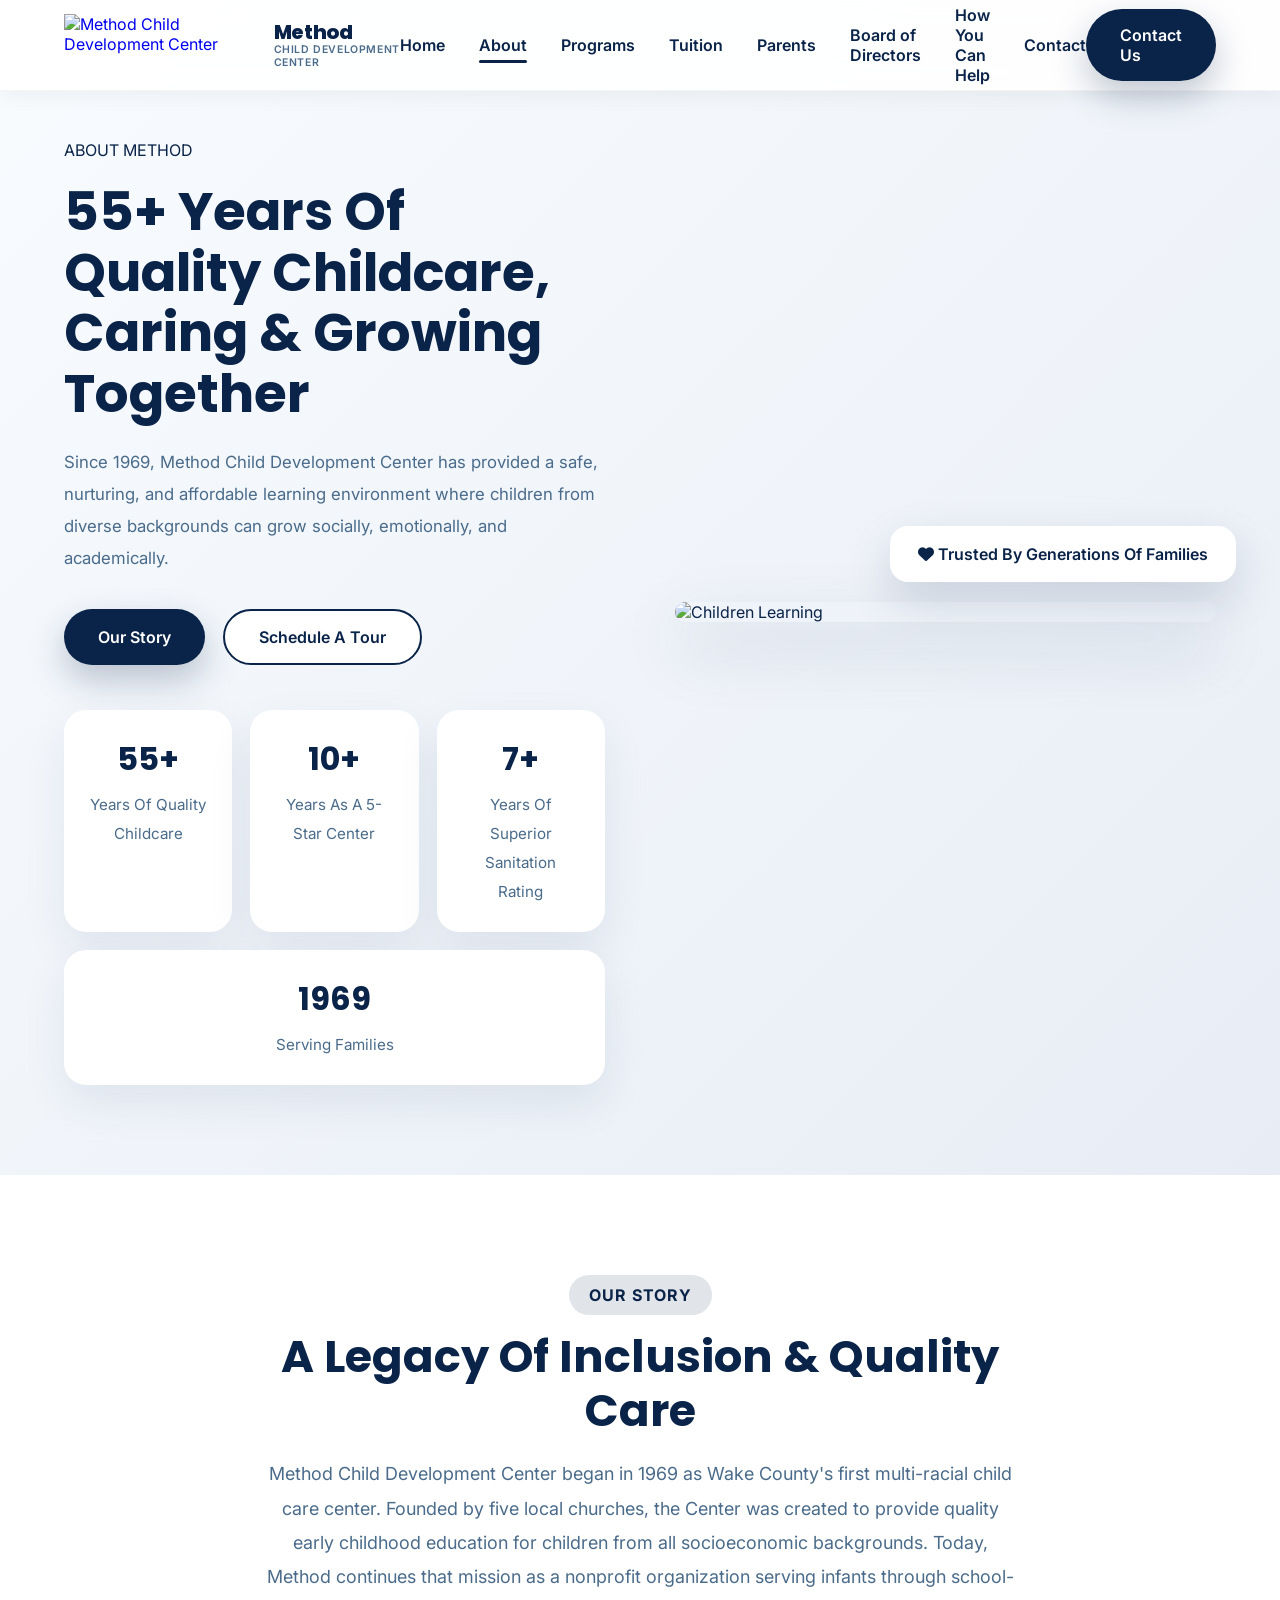
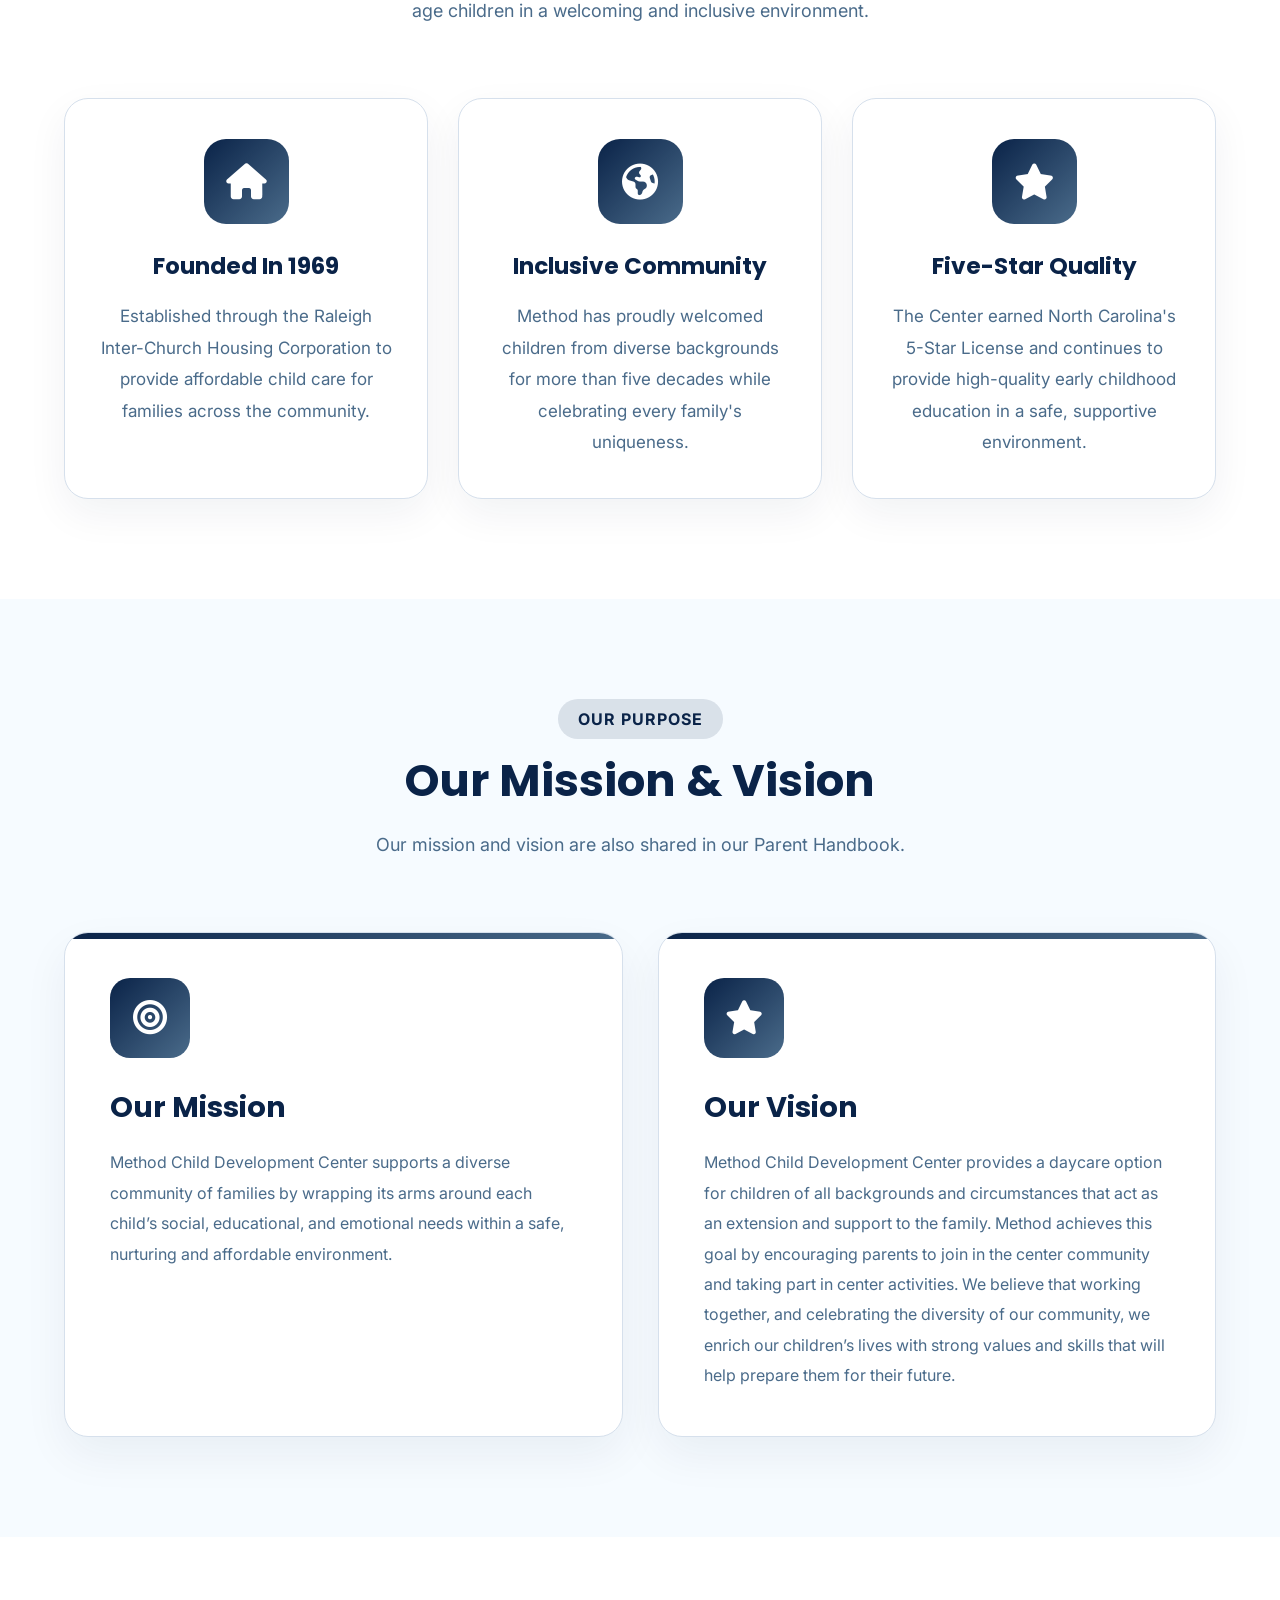
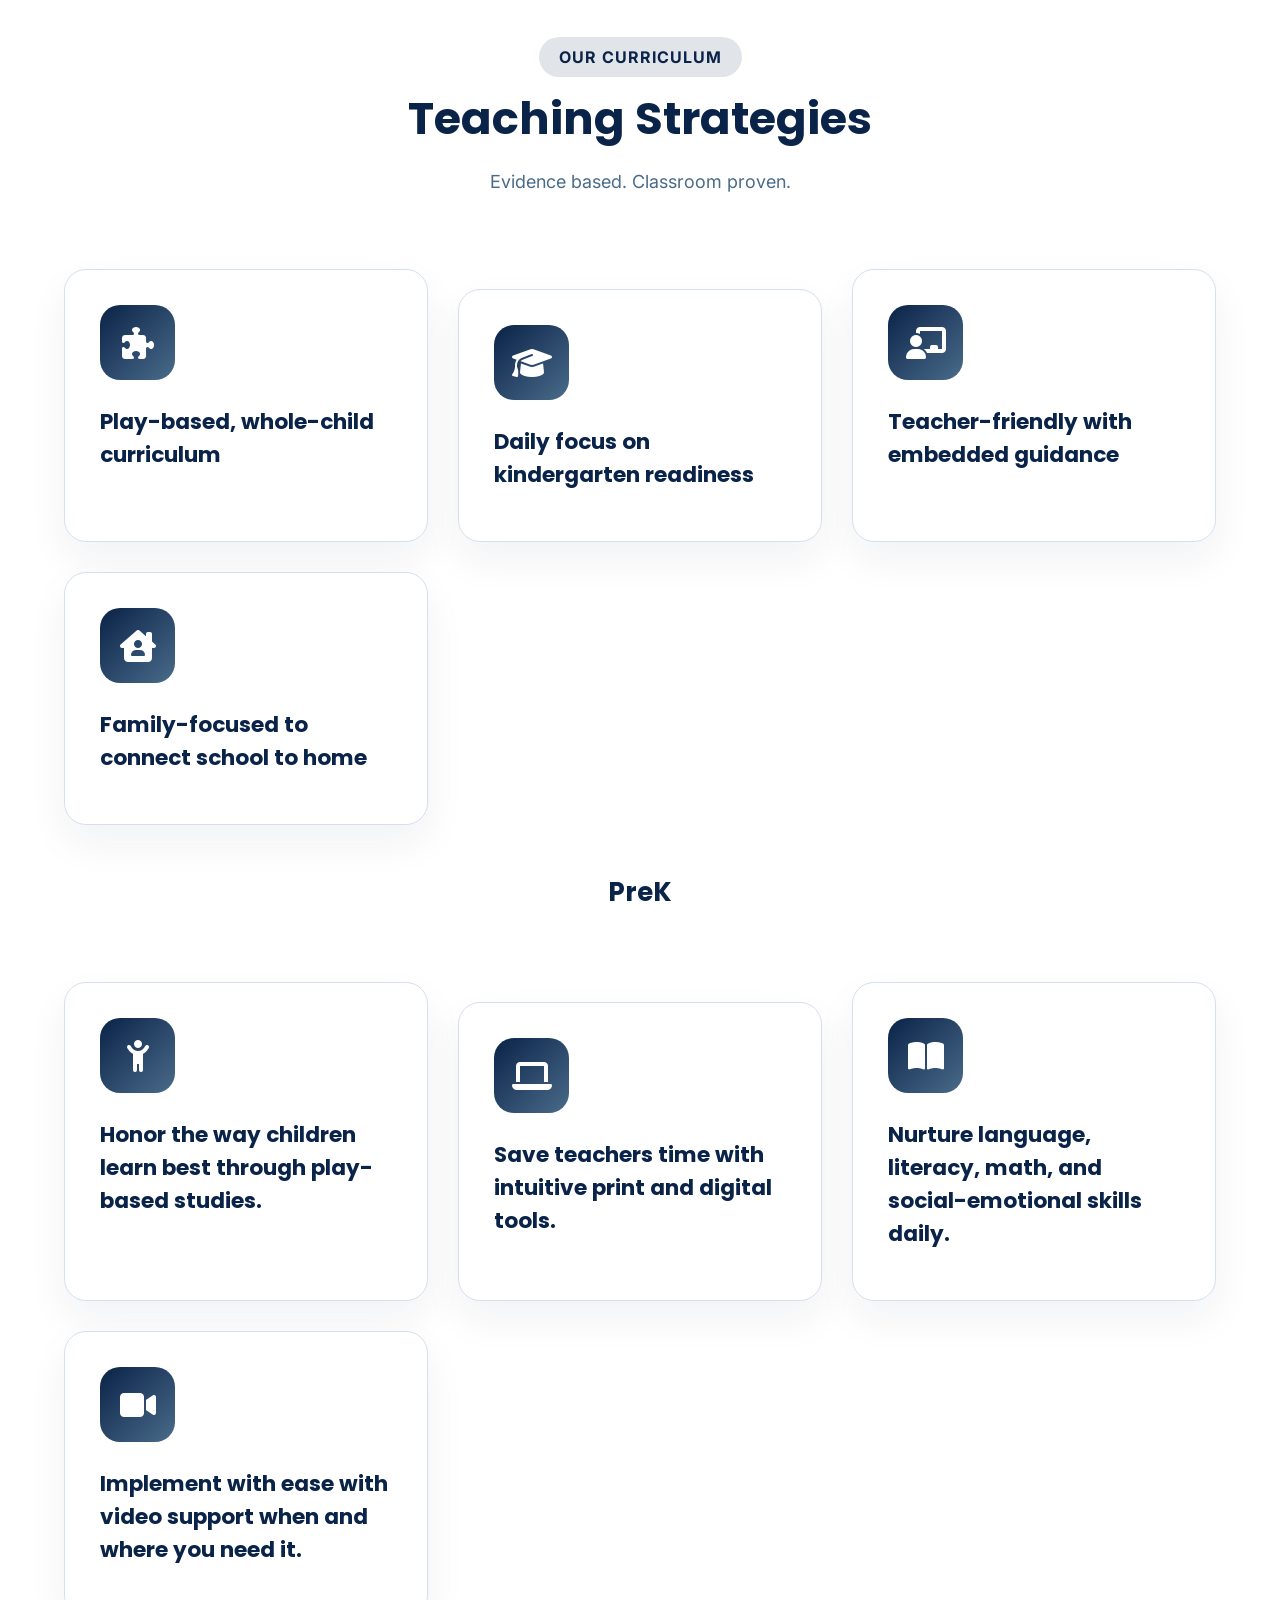
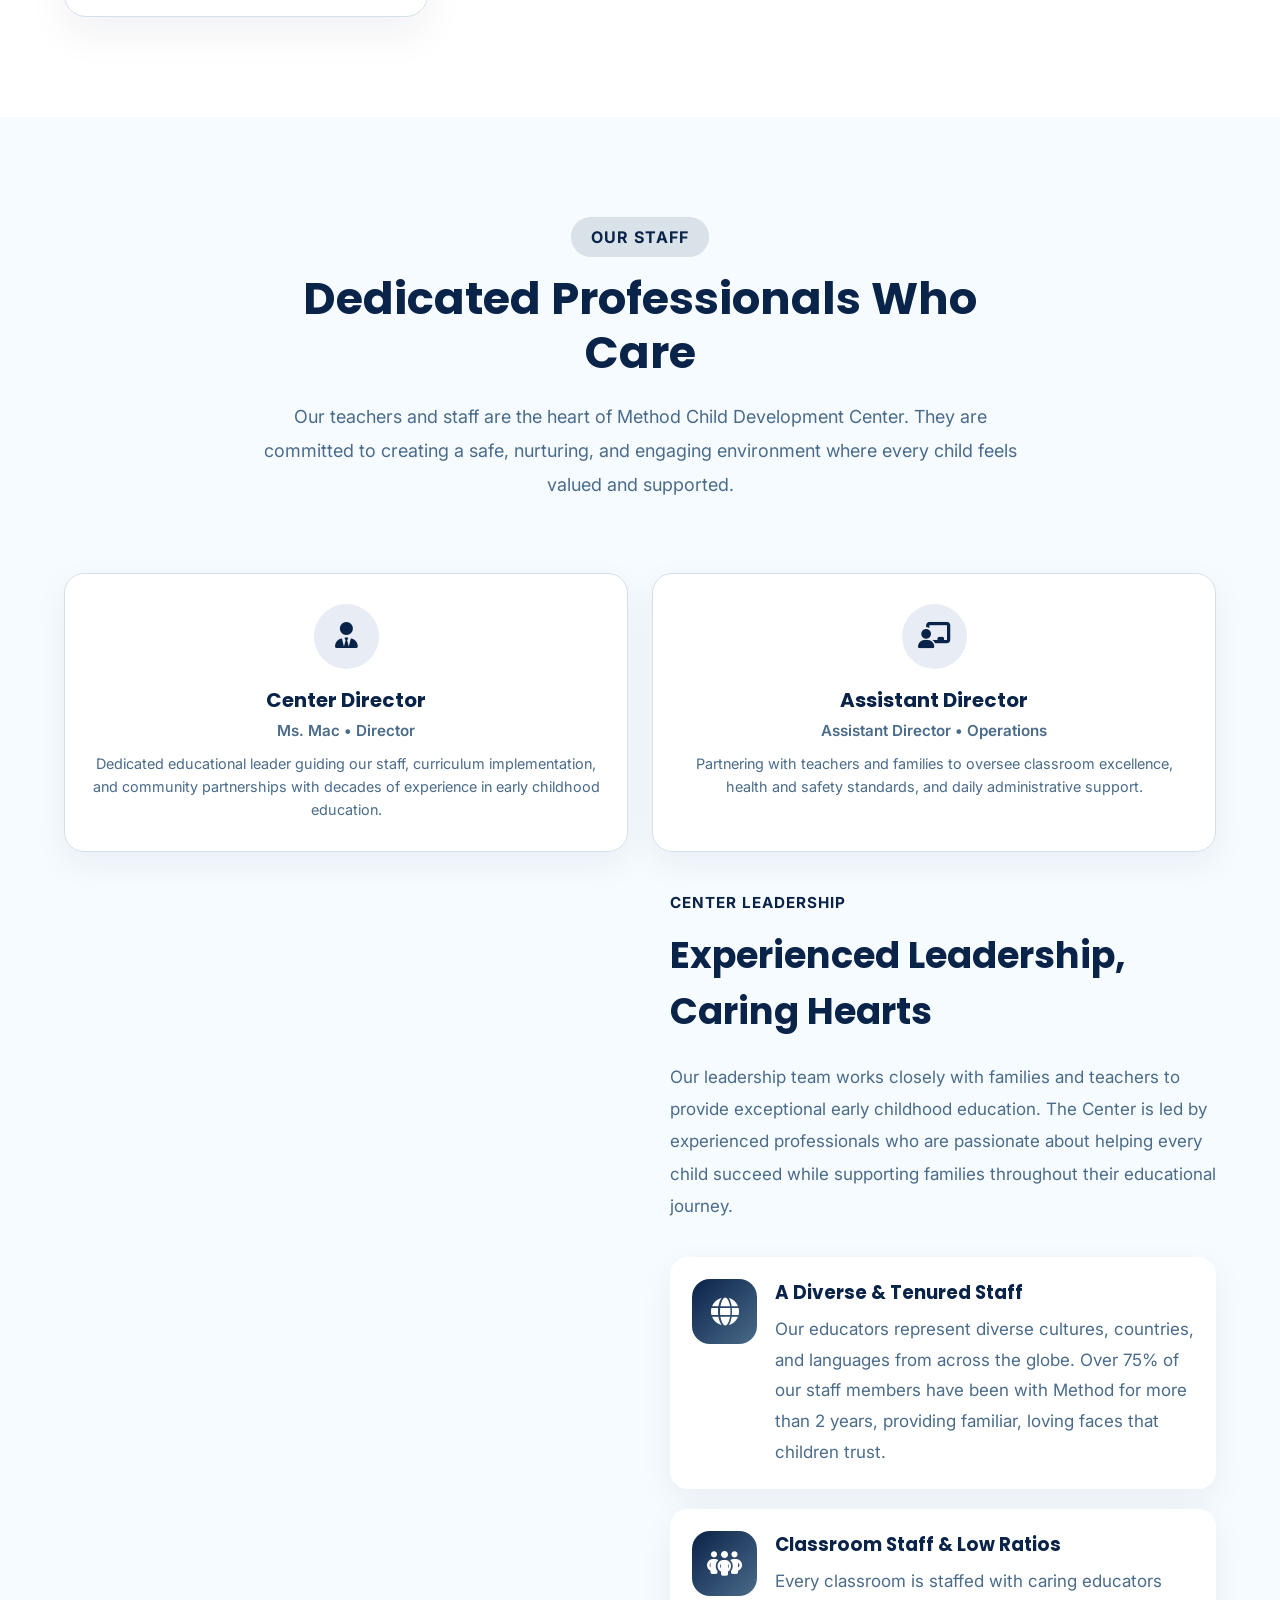
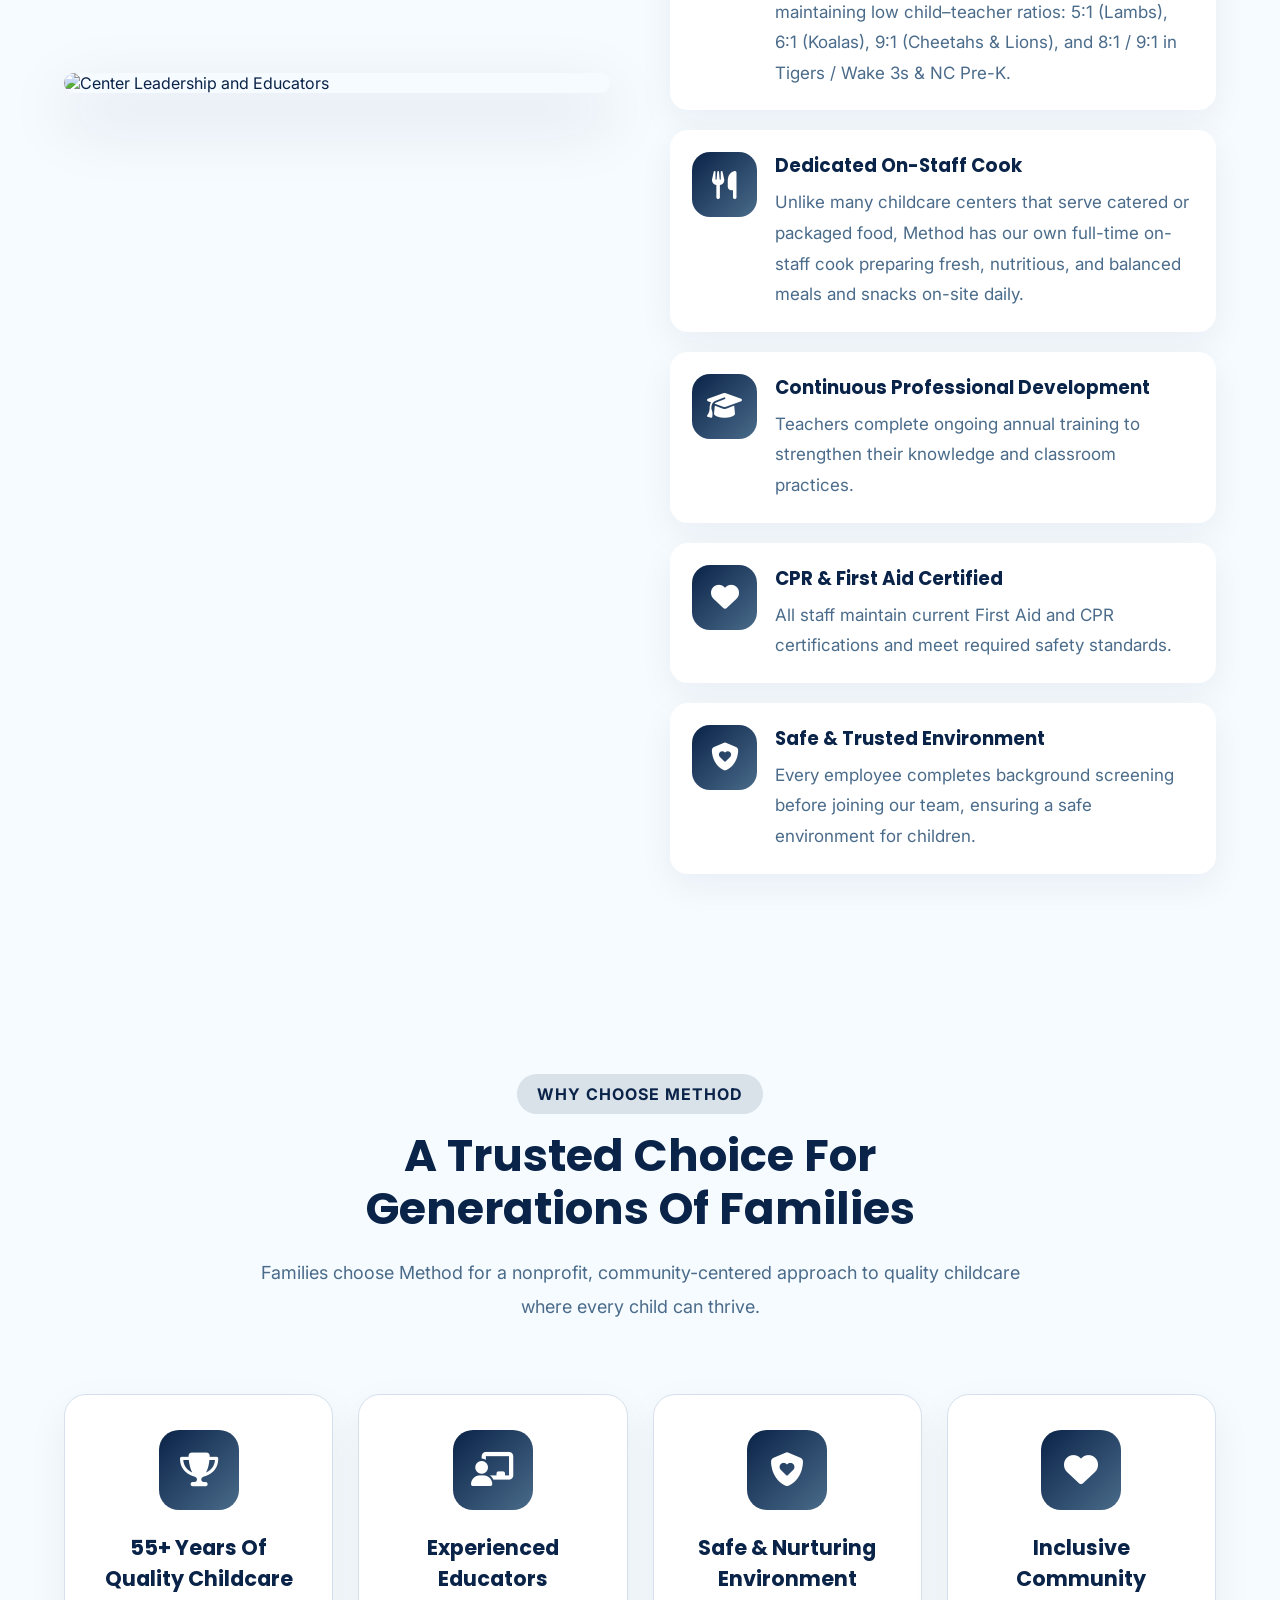
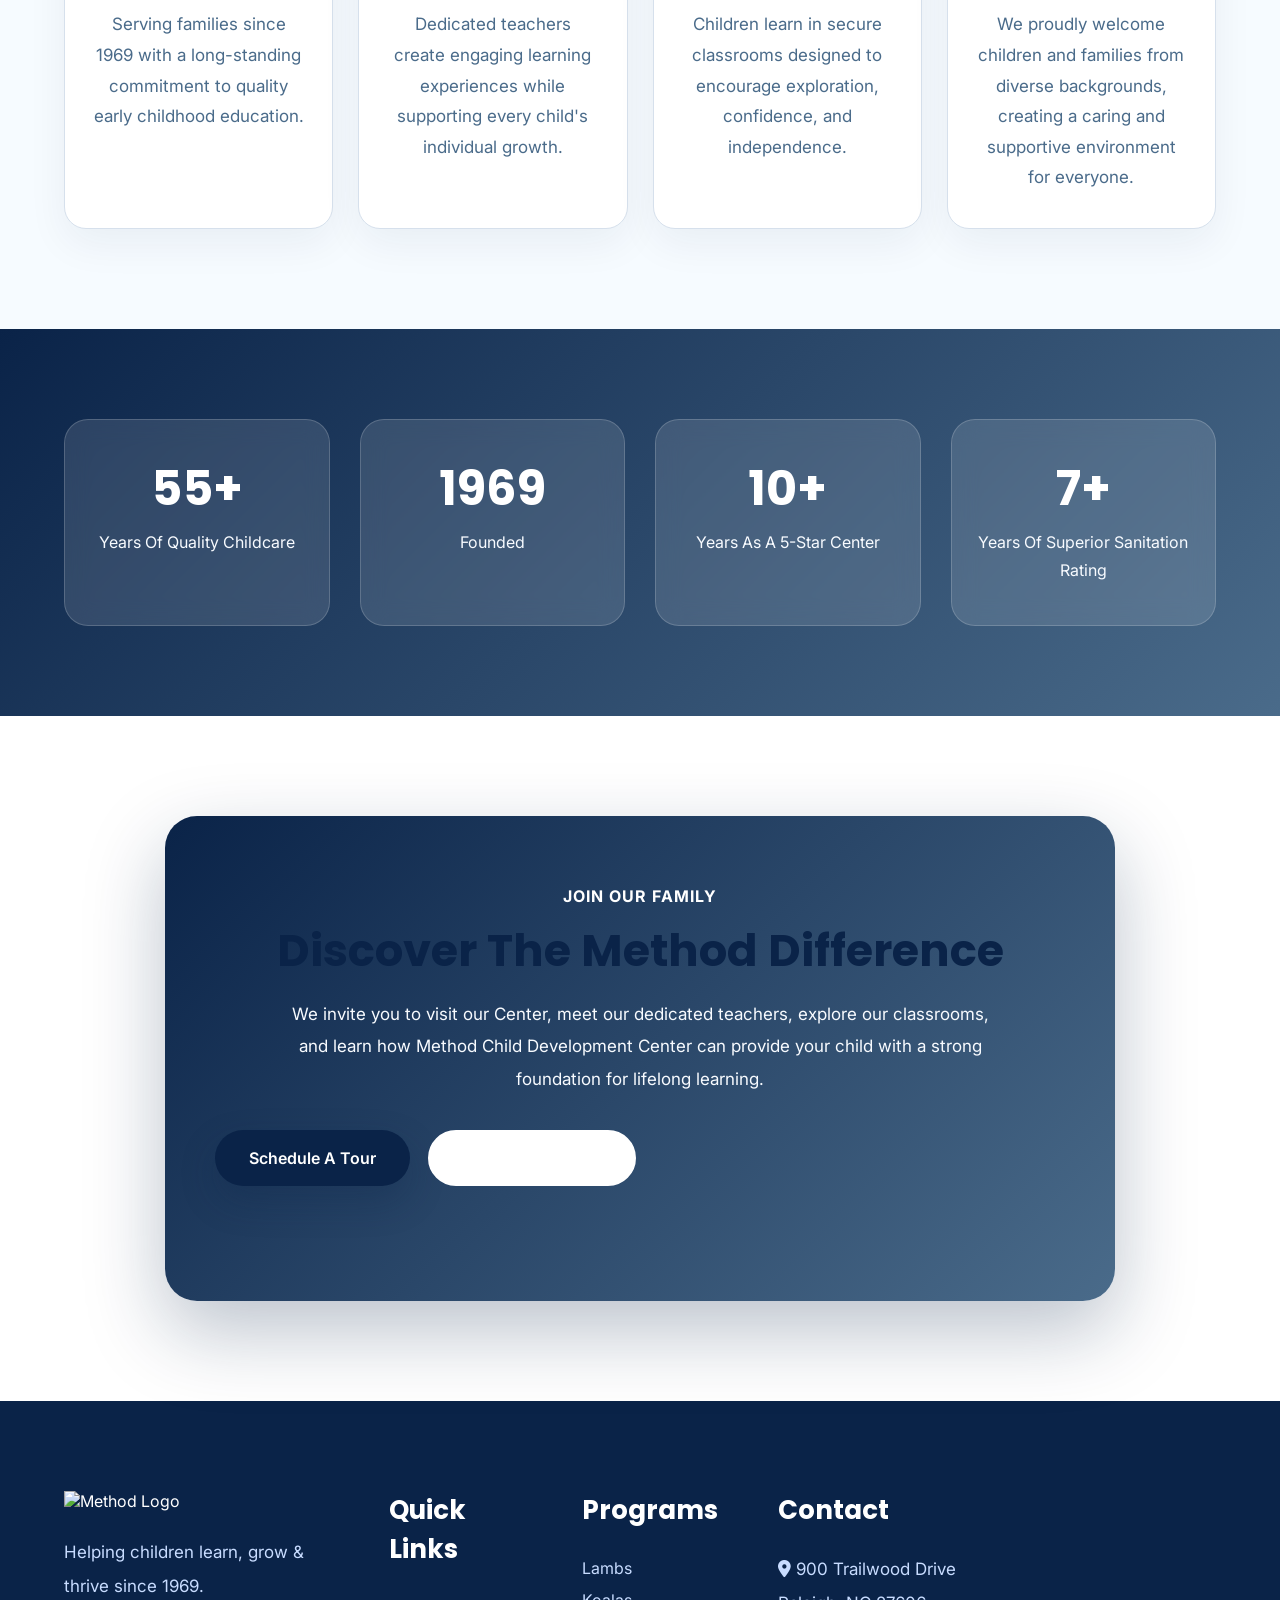
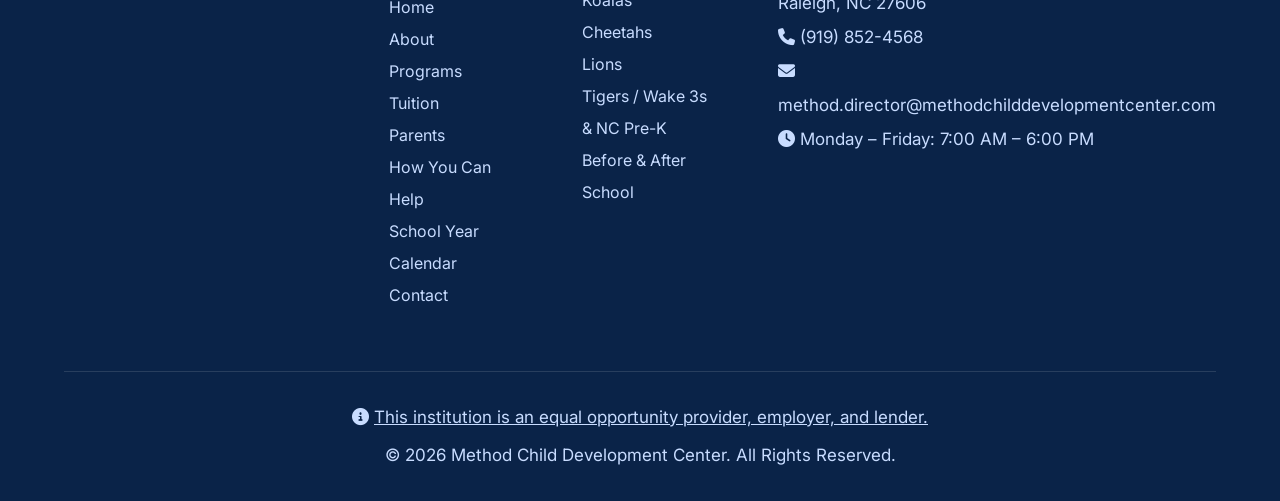
==== about.html @ 62a377c3 "Add core website pages, styles, scripts, and workflows" ====
<!DOCTYPE html>
<html lang="en">

<head>

<meta charset="UTF-8">
<meta name="viewport" content="width=device-width, initial-scale=1.0">

<title>About Us | Method Child Development Center</title>

<link rel="icon" type="image/png" href="assets/logo.png">
<link rel="stylesheet" href="style.css">
<link rel="stylesheet" href="about.css">

<link rel="preconnect" href="https://fonts.googleapis.com">

<link href="https://fonts.googleapis.com/css2?family=Inter:wght@300;400;500;600;700&family=Poppins:wght@500;600;700;800&display=swap" rel="stylesheet">

  <link rel="stylesheet" href="https://cdnjs.cloudflare.com/ajax/libs/font-awesome/6.7.2/css/all.min.css">
</head>

<body>

<!-- HEADER -->

<header class="header">

<div class="container">

<div class="logo">

<a href="index.html" class="logo-link">
<img src="assets/logo.png" alt="Method Child Development Center">
<div class="logo-text">
<span class="logo-title">Method</span>
<span class="logo-sub">Child Development Center</span>
</div>
</a>

</div>

<nav class="navbar">

<ul>

<li><a href="index.html">Home</a></li>

<li><a class="active" href="about.html">About</a></li>

<li><a href="programs.html">Programs</a></li>

<li><a href="tuition.html">Tuition</a></li>

<li><a href="parents.html">Parents</a></li>

<li><a href="board.html">Board of Directors</a></li>

<li><a href="help.html">How You Can Help</a></li>

<li><a href="contact.html">Contact</a></li>

</ul>

</nav>

<div class="header-btn">

<a href="contact.html" class="btn-primary">

Contact Us

</a>

</div>

<div class="menu-btn">

<i class="fa-solid fa-bars"></i>

</div>

</div>

</header>

<!-- HERO -->

<section class="about-hero">

<div class="container">

<div class="about-hero-grid">

<div class="about-left">

<span class="hero-tag">

ABOUT METHOD

</span>

<h1>

55+ Years Of Quality Childcare, Caring &amp; Growing Together

</h1>

<p>

Since 1969, Method Child Development Center has provided a safe,
nurturing, and affordable learning environment where children from
diverse backgrounds can grow socially, emotionally, and academically.

</p>

<div class="hero-buttons">

<a href="#story" class="btn-primary">

Our Story

</a>

<a href="contact.html" class="btn-secondary">

Schedule A Tour

</a>

</div>

<div class="about-stats">

<div class="stat-box">

<h3>55+</h3>

<p>Years Of Quality Childcare</p>

</div>

<div class="stat-box">
<h3>10+</h3>
<p>Years As A 5-Star Center</p>
</div>
<div class="stat-box">
<h3>7+</h3>
<p>Years Of Superior Sanitation Rating</p>
</div>

<div class="stat-box">

<h3>1969</h3>

<p>Serving Families</p>

</div>

</div>

</div>

<div class="about-right">

<div class="hero-image">

<img src="assets/about-hero.png"
alt="Children Learning">

</div>

<div class="floating-card">

<i class="fa-solid fa-heart"></i> Trusted By Generations Of Families

</div>

</div>

</div>

</div>

</section>

<!-- OUR STORY -->

<section class="our-story" id="story">

<div class="container">

<div class="section-heading">

<span>

OUR STORY

</span>

<h2>

A Legacy Of Inclusion & Quality Care

</h2>

<p>

Method Child Development Center began in 1969 as Wake County's first
multi-racial child care center. Founded by five local churches, the
Center was created to provide quality early childhood education for
children from all socioeconomic backgrounds. Today, Method continues
that mission as a nonprofit organization serving infants through
school-age children in a welcoming and inclusive environment.

</p>

</div>

<div class="story-grid">

<div class="story-card">

<div class="story-icon">

<i class="fa-solid fa-house"></i>

</div>

<h3>

Founded In 1969

</h3>

<p>

Established through the Raleigh Inter-Church Housing Corporation
to provide affordable child care for families across the community.

</p>

</div>

<div class="story-card">

<div class="story-icon">

<i class="fa-solid fa-earth-americas"></i>

</div>

<h3>

Inclusive Community

</h3>

<p>

Method has proudly welcomed children from diverse backgrounds
for more than five decades while celebrating every family's uniqueness.

</p>

</div>

<div class="story-card">

<div class="story-icon">

<i class="fa-solid fa-star"></i>

</div>

<h3>

Five-Star Quality

</h3>

<p>

The Center earned North Carolina's 5-Star License and continues
to provide high-quality early childhood education in a safe,
supportive environment.

</p>

</div>

</div>

</div>

</section>
<!--=====================================
MISSION & VISION
======================================-->

<section class="mission-vision">

<div class="container">

<div class="section-heading">

<span>

OUR PURPOSE

</span>

<h2>

Our Mission & Vision

</h2>

<p>

Our mission and vision are also shared in our Parent Handbook.

</p>

</div>

<div class="mission-grid">

<!-- Mission -->

<div class="mission-card">

<div class="mission-icon">

<i class="fa-solid fa-bullseye"></i>

</div>

<h3>

Our Mission

</h3>

<p>

Method Child Development Center supports a diverse community of
families by wrapping its arms around each child&rsquo;s social,
educational, and emotional needs within a safe, nurturing and
affordable environment.

</p>

</div>

<!-- Vision -->

<div class="mission-card">

<div class="mission-icon">

<i class="fa-solid fa-star"></i>

</div>

<h3>

Our Vision

</h3>

<p>

Method Child Development Center provides a daycare option for children
of all backgrounds and circumstances that act as an extension and
support to the family. Method achieves this goal by encouraging
parents to join in the center community and taking part in center
activities. We believe that working together, and celebrating the
diversity of our community, we enrich our children&rsquo;s lives with
strong values and skills that will help prepare them for their future.

</p>

</div>

</div>

</div>

</section>

<!--=====================================
CURRICULUM
======================================-->

<section class="about-curriculum">
<div class="container">
<div class="section-heading">
<span>OUR CURRICULUM</span>
<h2>Teaching Strategies</h2>
<p>Evidence based. Classroom proven.</p>
</div>
<div class="curriculum-grid">
<div class="curriculum-card">
<div class="curriculum-icon"><i class="fa-solid fa-puzzle-piece"></i></div>
<h3>Play-based, whole-child curriculum</h3>
</div>
<div class="curriculum-card">
<div class="curriculum-icon"><i class="fa-solid fa-graduation-cap"></i></div>
<h3>Daily focus on kindergarten readiness</h3>
</div>
<div class="curriculum-card">
<div class="curriculum-icon"><i class="fa-solid fa-chalkboard-user"></i></div>
<h3>Teacher-friendly with embedded guidance</h3>
</div>
<div class="curriculum-card">
<div class="curriculum-icon"><i class="fa-solid fa-house-chimney-user"></i></div>
<h3>Family-focused to connect school to home</h3>
</div>
</div>
<div class="section-heading" style="margin-top:48px">
<h3>PreK</h3>
</div>
<div class="curriculum-grid">
<div class="curriculum-card">
<div class="curriculum-icon"><i class="fa-solid fa-child-reaching"></i></div>
<h3>Honor the way children learn best through play-based studies.</h3>
</div>
<div class="curriculum-card">
<div class="curriculum-icon"><i class="fa-solid fa-laptop"></i></div>
<h3>Save teachers time with intuitive print and digital tools.</h3>
</div>
<div class="curriculum-card">
<div class="curriculum-icon"><i class="fa-solid fa-book-open"></i></div>
<h3>Nurture language, literacy, math, and social-emotional skills daily.</h3>
</div>
<div class="curriculum-card">
<div class="curriculum-icon"><i class="fa-solid fa-video"></i></div>
<h3>Implement with ease with video support when and where you need it.</h3>
</div>
</div>
</div>
</section>
<!--=====================================
OUR STAFF
======================================-->

<section class="our-staff">

<div class="container">

<div class="section-heading">

<span>

OUR STAFF

</span>

<h2>

Dedicated Professionals Who Care

</h2>

<p>

Our teachers and staff are the heart of Method Child Development
Center. They are committed to creating a safe, nurturing, and
engaging environment where every child feels valued and supported.

</p>

</div>

<div class="leadership-team">
<div class="leader-card">
<div class="leader-icon"><i class="fa-solid fa-user-tie"></i></div>
<h4>Center Director</h4>
<div class="leader-role">Ms. Mac &bull; Director</div>
<p>Dedicated educational leader guiding our staff, curriculum implementation, and community partnerships with decades of experience in early childhood education.</p>
</div>
<div class="leader-card">
<div class="leader-icon"><i class="fa-solid fa-chalkboard-user"></i></div>
<h4>Assistant Director</h4>
<div class="leader-role">Assistant Director &bull; Operations</div>
<p>Partnering with teachers and families to oversee classroom excellence, health and safety standards, and daily administrative support.</p>
</div>
</div>
<div class="staff-highlight">

<div class="staff-image">

<img
src="assets/leadership.png"
alt="Center Leadership and Educators">

</div>

<div class="staff-content">

<span>

CENTER LEADERSHIP

</span>

<h3>

Experienced Leadership, Caring Hearts

</h3>

<p>

Our leadership team works closely with families and teachers to
provide exceptional early childhood education. The Center is led by
experienced professionals who are passionate about helping every
child succeed while supporting families throughout their educational
journey.

</p>

<div class="staff-features">
<div class="staff-feature">
<div class="feature-icon"><i class="fa-solid fa-globe"></i></div>
<div>
<h4>A Diverse &amp; Tenured Staff</h4>
<p>Our educators represent diverse cultures, countries, and languages from across the globe. Over 75% of our staff members have been with Method for more than 2 years, providing familiar, loving faces that children trust.</p>
</div>
</div>
<div class="staff-feature">
<div class="feature-icon"><i class="fa-solid fa-people-group"></i></div>
<div>
<h4>Classroom Staff &amp; Low Ratios</h4>
<p>Every classroom is staffed with caring educators maintaining low child&ndash;teacher ratios: 5:1 (Lambs), 6:1 (Koalas), 9:1 (Cheetahs &amp; Lions), and 8:1 / 9:1 in Tigers / Wake 3s &amp; NC Pre-K.</p>
</div>
</div>
<div class="staff-feature">
<div class="feature-icon"><i class="fa-solid fa-utensils"></i></div>
<div>
<h4>Dedicated On-Staff Cook</h4>
<p>Unlike many childcare centers that serve catered or packaged food, Method has our own full-time on-staff cook preparing fresh, nutritious, and balanced meals and snacks on-site daily.</p>
</div>
</div>


<div class="staff-feature">

<div class="feature-icon"><i class="fa-solid fa-graduation-cap"></i></div>

<div>

<h4>

Continuous Professional Development

</h4>

<p>

Teachers complete ongoing annual training to strengthen their
knowledge and classroom practices.

</p>

</div>

</div>

<div class="staff-feature">

<div class="feature-icon"><i class="fa-solid fa-heart"></i></div>

<div>

<h4>

CPR & First Aid Certified

</h4>

<p>

All staff maintain current First Aid and CPR certifications and
meet required safety standards.

</p>

</div>

</div>

<div class="staff-feature">

<div class="feature-icon"><i class="fa-solid fa-shield-heart"></i></div>

<div>

<h4>

Safe & Trusted Environment

</h4>

<p>

Every employee completes background screening before joining our
team, ensuring a safe environment for children.

</p>

</div>

</div>

</div>

</div>

</div>

</div>

</section>

<!--=====================================
BOARD OF DIRECTORS
======================================-->


<!--=====================================
WHY FAMILIES CHOOSE US
======================================-->

<section class="why-choose-about">

<div class="container">

<div class="section-heading">

<span>

WHY CHOOSE METHOD

</span>

<h2>

A Trusted Choice For Generations Of Families

</h2>

<p>

Families choose Method for a nonprofit, community-centered
approach to quality childcare where every child can thrive.

</p>

</div>

<div class="choose-grid">

<div class="choose-card">

<div class="choose-icon">

<i class="fa-solid fa-trophy"></i>

</div>

<h3>

55+ Years Of Quality Childcare

</h3>

<p>

Serving families since 1969 with a long-standing commitment to
quality early childhood education.

</p>

</div>

<div class="choose-card">

<div class="choose-icon">

<i class="fa-solid fa-chalkboard-user"></i>

</div>

<h3>

Experienced Educators

</h3>

<p>

Dedicated teachers create engaging learning experiences while
supporting every child's individual growth.

</p>

</div>

<div class="choose-card">

<div class="choose-icon">

<i class="fa-solid fa-shield-heart"></i>

</div>

<h3>

Safe & Nurturing Environment

</h3>

<p>

Children learn in secure classrooms designed to encourage
exploration, confidence, and independence.

</p>

</div>

<div class="choose-card">

<div class="choose-icon">

<i class="fa-solid fa-heart"></i>

</div>

<h3>

Inclusive Community

</h3>

<p>

We proudly welcome children and families from diverse
backgrounds, creating a caring and supportive environment
for everyone.

</p>

</div>

</div>

</div>

</section>

<!--=====================================
OUR IMPACT
======================================-->

<section class="about-impact">

<div class="container">

<div class="impact-grid">

<div class="impact-card">

<h2>55+</h2>
<p>Years Of Quality Childcare</p>

</div>

<div class="impact-card">

<h2>

1969

</h2>

<p>

Founded

</p>

</div>

<div class="impact-card">

<h2>10+</h2>
<p>Years As A 5-Star Center</p>

</div>

<div class="impact-card">

<h2>7+</h2>
<p>Years Of Superior Sanitation Rating</p>

</div>

</div>

</div>

</section>

<!--=====================================
CALL TO ACTION
======================================-->

<section class="about-cta">

<div class="container">

<div class="cta-card">

<span>

JOIN OUR FAMILY

</span>

<h2>

Discover The Method Difference

</h2>

<p>

We invite you to visit our Center, meet our dedicated teachers,
explore our classrooms, and learn how Method Child Development
Center can provide your child with a strong foundation for lifelong
learning.

</p>

<div class="hero-buttons">

<a
href="contact.html"
class="btn-primary">

Schedule A Tour

</a>

<a
href="programs.html"
class="btn-secondary">

Explore Programs

</a>

</div>

</div>

</div>

</section>

<!--=====================================
FOOTER
======================================-->

<footer>

<div class="container">

<div class="footer-grid">

<div>

<img src="assets/logo.png" class="footer-logo" alt="Method Logo">

<p>

Helping children learn,
grow & thrive since 1969.

</p>

</div>

<div>

<h3>

Quick Links

</h3>

<ul>

<li><a href="index.html">Home</a></li>
<li><a href="about.html">About</a></li>
<li><a href="programs.html">Programs</a></li>
<li><a href="tuition.html">Tuition</a></li>
<li><a href="parents.html">Parents</a></li>
<li><a href="help.html">How You Can Help</a></li>
<li><a href="https://www.methodchilddevelopmentcenter.com/calendar" target="_blank" rel="noopener">School Year Calendar</a></li>
<li><a href="contact.html">Contact</a></li>

</ul>

</div>

<div>

<h3>

Programs

</h3>

<ul>

                <li><a href="programs.html">Lambs</a></li>
<li><a href="programs.html">Koalas</a></li>
<li><a href="programs.html">Cheetahs</a></li>
<li><a href="programs.html">Lions</a></li>
<li><a href="programs.html">Tigers / Wake 3s & NC Pre-K</a></li>
<li><a href="programs.html">Before & After School</a></li>

</ul>

</div>

<div>

<h3>

Contact

</h3>

<p><i class="fa-solid fa-location-dot"></i> 900 Trailwood Drive<br>Raleigh, NC 27606</p>

<p><i class="fa-solid fa-phone"></i> (919) 852-4568</p>

<p><i class="fa-solid fa-envelope"></i> method.director@methodchilddevelopmentcenter.com</p>

<p><i class="fa-solid fa-clock"></i> Monday &ndash; Friday: 7:00 AM &ndash; 6:00 PM</p>

</div>

</div>

<div class="copyright">

<p class="usda-statement"><i class="fa-solid fa-circle-info"></i> <a href="https://www.usda.gov/non-discrimination-statement" target="_blank" rel="noopener">This institution is an equal opportunity provider, employer, and lender.</a></p>

<p>

© 2026 Method Child Development Center.
All Rights Reserved.

</p>

</div>

</div>

</footer>

<script src="script.js"></script>

</body>

</html>
---- style.css ----
/*==================================================
RESET & GLOBAL
==================================================*/

*{
margin:0;
padding:0;
box-sizing:border-box;
}

html{
scroll-behavior:smooth;
scroll-padding-top:110px;
}

:root{

--primary:#0A2348;
--primary-dark:#0A2348;
--secondary:#4A6B8A;

--bg:#F6FBFF;
--bg-light:#E8EDF5;

--text:#0A2348;
--text-light:#4A6B8A;

--white:#ffffff;

--border:#D6E0EC;

--shadow-sm:0 10px 25px rgba(10,35,72,.06);
--shadow-md:0 18px 40px rgba(10,35,72,.10);
--shadow-lg:0 28px 70px rgba(10,35,72,.16);

--radius:22px;

}

body{

font-family:'Inter',sans-serif;
background:var(--bg);
color:var(--text);
overflow-x:hidden;
min-height:100vh;

}

body.menu-open{
	overflow:hidden;
}

.container{

width:90%;
max-width:1280px;
margin:auto;

}

img,
svg,
picture,
video,
iframe,
canvas,
embed,
object{
max-width:100%;
height:auto;
display:block;
}

img{
width:100%;
}

a{

text-decoration:none;

}

ul{

list-style:none;

}

section{

padding:110px 0;

}

/*==================================================
TYPOGRAPHY
==================================================*/

h1,
h2,
h3,
h4{

font-family:'Poppins',sans-serif;
font-weight:700;
color:var(--text);

}

h1{

font-size:64px;
line-height:1.1;

}

h2{

font-size:46px;
line-height:1.2;

}

h3{

font-size:26px;

}

p{

font-size:17px;
line-height:1.8;
color:var(--text-light);

}

/*==================================================
BUTTONS
==================================================*/

.btn-primary{

display:inline-flex;
align-items:center;
justify-content:center;

padding:16px 34px;

background:#0A2348;

color:#fff;

font-weight:600;

border-radius:50px;

transition:.35s;

box-shadow:
0 15px 35px rgba(10,35,72,.25);

}

.btn-primary:hover{

transform:translateY(-4px);

background:#16335F;

box-shadow:
0 22px 40px rgba(10,35,72,.30);

}

.btn-secondary{

display:inline-flex;
align-items:center;
justify-content:center;

padding:16px 34px;

border:2px solid var(--primary);

border-radius:50px;

background:#fff;

color:var(--primary);

font-weight:600;

transition:.35s;

}

.btn-secondary:hover{

background:var(--primary);

color:#fff;

}

/*==================================================
HEADER
==================================================*/

.header{

position:fixed;

top:0;
left:0;

width:100%;

z-index:999;

background:rgba(255,255,255,.90);

backdrop-filter:blur(14px);

border-bottom:1px solid rgba(0,0,0,.04);

transition:.35s;

}

.header.scrolled{

box-shadow:var(--shadow-sm);

}

.header .container{

height:90px;

display:flex;

align-items:center;

justify-content:space-between;

}

.logo img{

height:62px;
width:auto;

}

.navbar ul{

display:flex;

align-items:center;

gap:34px;

}

.navbar a{

font-weight:600;

color:var(--text);

transition:.3s;

position:relative;

}

.navbar a::after{

content:"";

position:absolute;

left:0;
bottom:-8px;

width:0;

height:3px;

background:var(--primary);

border-radius:20px;

transition:.3s;

}

.navbar a:hover,
.navbar .active{

color:var(--primary);

}

.navbar a:hover::after,
.navbar .active::after{

width:100%;

}

.header-btn{

display:flex;

align-items:center;

gap:20px;

}

.menu-btn{

display:none;

font-size:30px;

cursor:pointer;

color:var(--primary);

}

/*==================================================
HERO
==================================================*/

.hero{

padding-top:180px;

padding-bottom:120px;

background:

linear-gradient(
180deg,
#F8FCFF 0%,
#E8EDF5 55%,
#FFFFFF 100%
);

position:relative;

overflow:hidden;

}

.hero::before{

content:"";

position:absolute;

width:450px;
height:450px;

background:#4A6B8A;

opacity:.18;

border-radius:50%;

top:-180px;
left:-120px;

filter:blur(80px);

}

.hero::after{

content:"";

position:absolute;

width:350px;
height:350px;

background:#0A2348;

opacity:.10;

border-radius:50%;

right:-120px;
bottom:-120px;

filter:blur(70px);

}

.hero-content{

display:grid;

grid-template-columns:1.1fr .9fr;

gap:70px;

align-items:center;

position:relative;

z-index:2;

}

.hero-badge{

display:inline-block;

padding:10px 20px;

border-radius:50px;

background:rgba(10,35,72,.12);

color:var(--primary);

font-weight:700;

margin-bottom:22px;

}

.hero h1{

margin-bottom:25px;

max-width:650px;

}

.hero p{

font-size:18px;

max-width:620px;

margin-bottom:35px;

}

.hero-buttons{

display:flex;

gap:18px;

margin-bottom:45px;

}

.hero-right{

position:relative;

}

.hero-right img{

border-radius:30px;

box-shadow:var(--shadow-lg);

transition:.5s;

}

.hero-right img:hover{

transform:translateY(-10px);

}

/*==================================================
HERO STATS
==================================================*/

.hero-stats{

display:flex;

gap:45px;

margin-top:20px;

}

.hero-stats div{

background:#fff;

padding:22px 28px;

border-radius:18px;

box-shadow:var(--shadow-sm);

min-width:150px;

text-align:center;

}

.hero-stats h3{

font-size:34px;

color:var(--primary);

margin-bottom:8px;

}

.hero-stats p{

font-size:14px;

margin:0;

}
/*==================================================
SECTION HEADING
==================================================*/

.section-heading{

text-align:center;
max-width:760px;
margin:0 auto 70px;

}

.section-heading span{

display:inline-block;

padding:10px 20px;

border-radius:50px;

background:rgba(10,35,72,.12);

color:var(--primary);

font-weight:700;

letter-spacing:.5px;

margin-bottom:18px;

}

.section-heading h2{

margin-bottom:18px;

}

.section-heading p{

font-size:18px;

}

/*==================================================
ABOUT SECTION
==================================================*/

.about{

background:#fff;

}

.about-grid{

display:grid;

grid-template-columns:1fr 1fr;

gap:80px;

align-items:center;

}

.about-image{

position:relative;

}

.about-image img{

border-radius:30px;

box-shadow:var(--shadow-lg);

transition:.5s;

}

.about-image img:hover{

transform:translateY(-8px);

}

.about-image::after{

content:"";

position:absolute;

right:-25px;
bottom:-25px;

width:180px;
height:180px;

border-radius:30px;

background:linear-gradient(
135deg,
#0A2348,
#4A6B8A
);

opacity:.12;

z-index:-1;

}

.section-tag{

display:inline-block;

padding:10px 20px;

background:rgba(10,35,72,.12);

color:var(--primary);

border-radius:50px;

font-weight:700;

margin-bottom:20px;

}

.about-content h2{

margin-bottom:22px;

max-width:600px;

}

.about-content p{

margin-bottom:22px;

}

/*==================================================
HOME PROGRAMS
==================================================*/

.home-programs{

background:linear-gradient(
180deg,
#F7FBFF,
#E8EDF5
);

}

.program-grid{

display:grid;

grid-template-columns:repeat(3,1fr);

gap:35px;

}

.program-card{

background:#fff;

border-radius:28px;

overflow:hidden;

box-shadow:var(--shadow-sm);

transition:.4s;

}

.program-card:hover{

transform:translateY(-12px);

box-shadow:var(--shadow-lg);

}

.program-card img{

height:240px;

object-fit:cover;

transition:.5s;

}

.program-card:hover img{

transform:scale(1.08);

}

.program-content{

padding:28px;

}

.program-content span{

display:inline-block;

font-size:14px;

font-weight:600;

padding:8px 16px;

border-radius:40px;

background:#E8EDF5;

color:var(--primary);

margin-bottom:15px;

}

.program-content h3{

margin-bottom:16px;

}

.program-content a{

font-weight:700;

color:var(--primary);

transition:.3s;

}

.program-content a:hover{

padding-left:8px;

}

/*==================================================
COMMON CARD EFFECT
==================================================*/

.program-card,
.about-image,
.hero-right img{

transition:
transform .35s,
box-shadow .35s;

}
/*==================================================
WHY CHOOSE US
==================================================*/

.why-us{

background:#ffffff;

}

.why-grid{

display:grid;

grid-template-columns:repeat(3,1fr);

gap:35px;

margin-top:20px;

}

.why-card{

background:#fff;

padding:40px 30px;

border-radius:28px;

text-align:center;

box-shadow:var(--shadow-sm);

border:1px solid #D6E0EC;

transition:.4s;

position:relative;

overflow:hidden;

}

.why-card::before{

content:"";

position:absolute;

top:0;
left:0;

width:100%;
height:5px;

background:linear-gradient(
90deg,
#0A2348,
#4A6B8A
);

transform:scaleX(0);

transition:.35s;

transform-origin:left;

}

.why-card:hover::before{

transform:scaleX(1);

}

.why-card:hover{

transform:translateY(-12px);

box-shadow:var(--shadow-lg);

}

.why-card img{

width:75px;
height:75px;

margin:0 auto 25px;

object-fit:contain;

}

.why-card h3{

margin-bottom:15px;

}

.why-card p{

font-size:15px;

}

/*==================================================
LEARNING ENVIRONMENT
==================================================*/

.learning-environment{

background:linear-gradient(
180deg,
#F8FCFF,
#E8EDF5
);

}

.gallery{

display:grid;

grid-template-columns:repeat(3,1fr);

grid-auto-rows:260px;

gap:22px;

}

.gallery-item{

overflow:hidden;

border-radius:24px;

box-shadow:var(--shadow-sm);

position:relative;

}

.gallery-item.large{

grid-row:span 2;

}

.gallery-item.wide{

grid-column:span 2;

}

.gallery-item img{

width:100%;
height:100%;

object-fit:cover;

transition:.6s;

}

.gallery-item:hover img{

transform:scale(1.08);

}

.gallery-item::after{

content:"";

position:absolute;

inset:0;

background:linear-gradient(
180deg,
transparent,
rgba(0,0,0,.18)
);

opacity:0;

transition:.35s;

}

.gallery-item:hover::after{

opacity:1;

}

/*==================================================
TESTIMONIALS
==================================================*/

.testimonials{

background:#fff;

}

.testimonial-grid{

display:grid;

grid-template-columns:repeat(3,1fr);

gap:35px;

}

.testimonial-card{

background:#fff;

padding:38px 32px;

border-radius:26px;

box-shadow:var(--shadow-sm);

transition:.35s;

position:relative;

}

.testimonial-card:hover{

transform:translateY(-10px);

box-shadow:var(--shadow-lg);

}

.stars{

font-size:22px;

color:#FFC107;

margin-bottom:18px;

}

.testimonial-card p{

font-style:italic;

margin-bottom:22px;

}

.testimonial-card h4{

margin-bottom:6px;

}

.testimonial-card span{

color:var(--primary);

font-size:14px;

font-weight:600;

}

/*==================================================
ENROLLMENT
==================================================*/

.enrollment{

background:linear-gradient(
180deg,
#F8FCFF,
#E8EDF5
);

}

.steps{

display:grid;

grid-template-columns:repeat(4,1fr);

gap:30px;

margin-top:50px;

}

.step{

background:#fff;

padding:38px 28px;

border-radius:24px;

text-align:center;

box-shadow:var(--shadow-sm);

transition:.35s;

position:relative;

}

.step:hover{

transform:translateY(-10px);

box-shadow:var(--shadow-lg);

}

.step::before{

content:"";

position:absolute;

top:28px;
right:-18px;

width:36px;
height:4px;

background:#4A6B8A;

}

.step:last-child::before{

display:none;

}

.step img{

width:70px;
height:70px;

margin:0 auto 22px;

object-fit:contain;

}

.step h3{

margin-bottom:15px;

}

.step p{

font-size:15px;

}

/*==================================================
COMMON HOVER EFFECTS
==================================================*/

.why-card,
.gallery-item,
.testimonial-card,
.step{

transition:
transform .35s,
box-shadow .35s;

}

.why-card:hover,
.gallery-item:hover,
.testimonial-card:hover,
.step:hover{

box-shadow:0 25px 60px rgba(10,35,72,.15);

}
/*==================================================
CTA SECTION
==================================================*/

.cta{

padding:120px 0;

background:
linear-gradient(
135deg,
#0A2348,
#4A6B8A
);

text-align:center;

color:#fff;

position:relative;

overflow:hidden;

}

.cta::before{

content:"";

position:absolute;

width:350px;
height:350px;

border-radius:50%;

background:rgba(255,255,255,.10);

top:-120px;
left:-120px;

}

.cta::after{

content:"";

position:absolute;

width:300px;
height:300px;

border-radius:50%;

background:rgba(255,255,255,.08);

bottom:-120px;
right:-100px;

}

.cta h2{

color:#fff;

font-size:48px;

margin-bottom:20px;

position:relative;
z-index:2;

}

.cta p{

color:#EAF5FF;

max-width:700px;

margin:0 auto 40px;

position:relative;
z-index:2;

}

.cta .hero-buttons{

justify-content:center;

position:relative;
z-index:2;

}

.cta .btn-secondary{

background:#fff;

color:var(--primary);

border:none;

}

/*==================================================
CONTACT
==================================================*/

.contact-home{

background:#fff;

}

.contact-grid{

display:grid;

grid-template-columns:1fr 1fr;

gap:70px;

align-items:center;

}

.contact-grid h2{

margin:20px 0;

}

.contact-grid form{

background:#fff;

padding:40px;

border-radius:28px;

box-shadow:var(--shadow-md);

display:flex;

flex-direction:column;

gap:20px;

}

.contact-grid input,
.contact-grid textarea{

width:100%;

padding:18px 20px;

border:1px solid var(--border);

border-radius:16px;

font-size:16px;

font-family:inherit;

outline:none;

transition:.3s;

}

.contact-grid textarea{

height:180px;

resize:none;

}

.contact-grid input:focus,
.contact-grid textarea:focus{

border-color:var(--primary);

box-shadow:0 0 0 4px rgba(10,35,72,.10);

}

.contact-grid button{

padding:18px;

background:#0A2348;

border:none;

color:#fff;

font-weight:600;

border-radius:50px;

cursor:pointer;

transition:.35s;

}

.contact-grid button:hover{

transform:translateY(-4px);

background:#16335F;

}

/*==================================================
FOOTER
==================================================*/

footer{

background:#0A2348;

padding:90px 0 30px;

color:#fff;

}

.footer-logo{

width:140px;

margin-bottom:24px;

}

.footer-grid{

display:grid;

grid-template-columns:2fr 1fr 1fr 1fr;

gap:60px;

margin-bottom:60px;

}

.footer-grid h3{

color:#fff;

margin-bottom:22px;

}

.footer-grid p,
.footer-grid li,
.footer-grid a{

color:#C8DCFF;

line-height:2;

transition:.3s;

}

.footer-grid a:hover{

color:#fff;

padding-left:6px;

}

.copyright{

padding-top:30px;

border-top:1px solid rgba(255,255,255,.12);

text-align:center;

}

.copyright p{

color:#C8DCFF;

}

/*==================================================
RESPONSIVE
==================================================*/

@media(max-width:1100px){

.hero-content,
.about-grid,
.contact-grid,
.footer-grid{

grid-template-columns:1fr !important;

}

.program-grid,
.why-grid,
.testimonial-grid{

grid-template-columns:repeat(2,1fr) !important;

}

.steps{

grid-template-columns:repeat(2,1fr) !important;

}

.gallery{

grid-template-columns:repeat(2,1fr) !important;

}

}

@media(max-width:768px){

section{

padding:80px 0 !important;

}

h1{

font-size:42px !important;

}

h2{

font-size:34px !important;

}

p{

font-size:16px !important;

}

.header .container{

height:76px !important;

}

.hero{

padding-top:140px !important;

}

.hero-content{

grid-template-columns:1fr !important;
text-align:center !important;
gap:36px !important;

}

.hero-buttons{

flex-direction:column !important;
align-items:center !important;
gap:14px !important;

}

.hero-buttons a,
.hero-buttons button{

width:min(100%,320px) !important;

}

.hero-stats{

flex-direction:column !important;
align-items:center !important;
gap:18px !important;

}

.hero-stats div{

width:min(100%,320px) !important;

}

.program-grid,
.why-grid,
.gallery,
.testimonial-grid,
.steps{

grid-template-columns:1fr !important;

}

.navbar{

display:none !important;
position:fixed !important;
top:76px !important;
left:0 !important;
right:0 !important;
bottom:auto !important;
max-height:calc(100dvh - 76px) !important;
overflow-y:auto !important;
background:rgba(255,255,255,.98) !important;
padding:24px 24px 28px !important;
box-shadow:var(--shadow-sm) !important;
z-index:1090 !important;

}

.navbar.active{

display:block !important;

}

.navbar.active ul{

display:flex !important;
flex-direction:column !important;
align-items:flex-start !important;
gap:18px !important;

}

.navbar a{

display:block !important;
width:100% !important;
padding:8px 0 !important;
font-size:1rem !important;

}

.header-btn{

display:none !important;

}

.menu-btn{

display:flex !important;
align-items:center !important;
justify-content:center !important;
width:44px !important;
height:44px !important;
border-radius:50% !important;
background:rgba(10,35,72,.10) !important;

}

body.menu-open{
	overflow:hidden !important;

}

.hero::before,
.hero::after,
.about-image::after,
.contact-hero::before,
.contact-hero::after,
.tuition-hero::before,
.tuition-hero::after,
.board-hero::before,
.board-hero::after,
.floating-card,
.hero-badge-card,
.license-badge,
.donate-badge{
	display:none !important;

}

.hero-left h1,
.hero h1,
.about-left h1,
.help-left h1,
.parents-left h1,
.tuition-left h1,
.contact-hero h1,
.board-hero h1,
.left h1,
.program-hero .left h1,
.section-heading h2,
.donate-content h2{

max-width:100% !important;
overflow-wrap:anywhere !important;

}

.footer-grid{

gap:40px !important;

}

.footer-grid > div{

min-width:0 !important;

}

.contact-grid form{

padding:25px !important;

}

.input-group{

grid-template-columns:1fr !important;

}

.input-box input,
.input-box select,
.input-box textarea,
.contact-form-box button,
.contact-form-box .btn-primary,
.contact-form-box .btn-secondary{

width:100% !important;
max-width:100% !important;
box-sizing:border-box !important;

}

.footer{

padding:60px 0 30px !important;

}

}

@media(max-width:576px){

.container{

width:92% !important;

}

.hero h1{

font-size:34px !important;

}

.section-heading h2{

font-size:30px !important;

}

.btn-primary,
.btn-secondary{

width:100% !important;

}

.cta h2{

font-size:32px !important;

}

}

@media(max-width:480px){

section{

padding:70px 0 !important;

}

.hero h1,
.about-left h1,
.help-left h1,
.parents-left h1,
.tuition-left h1,
.contact-hero h1,
.board-hero h1,
.left h1{

font-size:32px !important;
line-height:1.18 !important;

}

.hero-stats div,
.program-card,
.why-card,
.resource-card,
.contact-card,
.tuition-card,
.story-card,
.mission-card,
.option-card,
.communication-card,
.feature-item,
.board-info-card,
.contact-form-box,
.contact-map{

padding:24px !important;

}

}

@media(max-width:430px){

.header .container{

padding:0 4px !important;

}

.logo img{

height:50px !important;

}

.hero{

padding-top:130px !important;

}

.hero-buttons a,
.hero-buttons button,
.btn-primary,
.btn-secondary{

padding:14px 24px !important;

}

}

@media(max-width:414px){

.container{

width:94% !important;

}

.footer-grid{

gap:28px !important;

}

.program-content,
.why-card,
.contact-card,
.tuition-card,
.story-card,
.option-card,
.communication-card,
.feature-item{

padding:22px !important;

}

}

@media(max-width:390px){

h1{

font-size:30px !important;

}

h2{

font-size:28px !important;

}

.hero-badge,
.section-tag,
.hero-tag,
.btn-primary,
.btn-secondary{

font-size:14px !important;

}

}

@media(max-width:375px){

section{

padding:64px 0 !important;

}

.hero{

padding-top:124px !important;

}

.hero-buttons a,
.hero-buttons button,
.btn-primary,
.btn-secondary{

width:100% !important;

}

}

/*==================================================
ANIMATIONS
==================================================*/

[data-reveal]{

opacity:0;

transform:translateY(50px);

transition:
opacity .8s ease,
transform .8s ease;

}

[data-reveal].active{

opacity:1;

transform:none;

}

@keyframes float{

0%{

transform:translateY(0);

}

50%{

transform:translateY(-12px);

}

100%{

transform:translateY(0);

}

}

.hero-right img{

animation:float 6s ease-in-out infinite;

}

/*==================================================
SCROLLBAR
==================================================*/

::-webkit-scrollbar{

width:10px;

}

::-webkit-scrollbar-thumb{

background:#0A2348;

border-radius:10px;

}

::-webkit-scrollbar-track{

background:#E8EDF5;

}

::selection{

background:#0A2348;

color:#fff;

}


/* ===== 2026 review updates ===== */
.top-bar{background:#0A2348;color:#fff;font-size:14px;padding:8px 0}
.top-bar .container{display:flex;gap:24px;flex-wrap:wrap;justify-content:center;align-items:center}
.top-bar a{color:#fff;text-decoration:none}
.top-bar a:hover{text-decoration:underline}
.top-bar i{margin-right:6px}
.hero-points{list-style:none;padding:0;margin:18px 0}
.hero-points li{display:flex;gap:10px;align-items:flex-start;margin:8px 0;font-size:18px;font-weight:500}
.hero-points i{color:#4A6B8A;margin-top:5px}
.hero-quote{font-style:italic;border-left:4px solid #4A6B8A;padding-left:14px;margin:18px 0}
.hero-quote span{display:block;font-style:normal;font-size:14px;margin-top:4px;opacity:.75}
.credential-strip{background:#E8EDF5;padding:22px 0}
.credential-strip .container{display:flex;gap:16px 40px;flex-wrap:wrap;justify-content:center;text-align:center;color:#0A2348}
.credential-strip strong{font-size:22px}
.why-tabs{display:flex;flex-wrap:wrap;justify-content:center;gap:8px 28px;border-bottom:2px solid #D6E0EC;margin-bottom:28px}
.why-tab{background:none;border:0;border-bottom:3px solid transparent;margin-bottom:-2px;padding:12px 4px;font:inherit;font-size:18px;font-weight:600;color:#4A6B8A;cursor:pointer}
.why-tab:hover{color:#0A2348}
.why-tab.active{color:#0A2348;border-bottom-color:#0A2348}
.why-panel{display:none;max-width:720px;margin:0 auto;text-align:center}
.why-panel.active{display:block}
.why-panel h3{color:#0A2348;margin-bottom:10px}
.usda-statement{margin-bottom:8px}
.usda-statement a{color:inherit;text-decoration:underline}
.hero-stats{flex-wrap:wrap;gap:16px !important}
.hero-stats div{padding:16px 18px !important;min-width:130px !important;flex:1 1 130px}
.hero-stats h3{font-size:22px !important}

/* Placeholders needing client confirmation - search the site for class="placeholder" */
.placeholder{background:#fff3b0;color:#7a4b00;border:1px dashed #c98a00;padding:1px 6px;border-radius:4px;font-weight:600;font-size:.92em}
.why-quote{font-style:italic;font-size:19px}

/* quick-contact row now lives inside the hero (header is position:fixed) */
.top-bar.quick-contact{background:none;color:#0A2348;padding:0 0 22px}
.top-bar.quick-contact .container{padding:0;justify-content:flex-start}
.top-bar.quick-contact a{color:#0A2348;font-weight:600;background:#fff;border:1px solid #D6E0EC;border-radius:999px;padding:8px 16px;text-decoration:none;display:inline-flex;align-items:center;gap:8px;font-size:14px;box-shadow:0 2px 6px rgba(10,35,72,.06);transition:.2s}
.top-bar.quick-contact a:hover{background:#0A2348;color:#fff;border-color:#0A2348}
.hero-stats .placeholder{font-size:12px;display:inline-block}
.top-bar.quick-contact .container{width:100%;max-width:none;margin:0;display:flex;flex-wrap:wrap;gap:10px}

/* Logo brand text */
.logo-link{display:flex;align-items:center;gap:12px;text-decoration:none}
.logo-text{display:flex;flex-direction:column;line-height:1.15;text-align:left}
.logo-title{font-family:'Poppins',sans-serif;font-size:20px;font-weight:800;color:#0A2348;letter-spacing:-0.3px}
.logo-sub{font-size:10.5px;font-weight:600;text-transform:uppercase;color:#4A6B8A;letter-spacing:0.6px}

/* Enrollment step icon */
.step .step-icon{width:70px;height:70px;margin:0 auto 22px;display:flex;align-items:center;justify-content:center;background:#E8EDF5;color:#0A2348;border-radius:50%;font-size:28px;transition:.3s}
.step:hover .step-icon{background:#0A2348;color:#fff}

/* USDA Food Program Requirement Notice */
.usda-banner{background:#E8EDF5;border-top:1px solid #D6E0EC;padding:14px 0;font-size:14px;text-align:center;color:#0A2348}
.usda-banner a{color:#0A2348;font-weight:600;text-decoration:underline}
.usda-banner a:hover{color:#16335F}
---- about.css ----
/*=====================================
ABOUT HERO
======================================*/

.icon{
    width:70px;
    height:70px;
    border-radius:20px;
    display:flex;
    justify-content:center;
    align-items:center;
    background:linear-gradient(135deg,#0A2348,#4A6B8A);
    color:#ffffff;
    font-size:28px;
    box-shadow:0 15px 35px rgba(10,35,72,.20);
    transition:.35s ease;
}

.icon:hover{
    transform:translateY(-8px) rotate(-8deg);
    box-shadow:0 22px 45px rgba(10,35,72,.28);
}

.about-hero{
    padding:140px 0 90px;
    background:linear-gradient(135deg,#F8FCFF 0%,#E8EDF5 100%);
    overflow:hidden;
}

.about-hero-grid{
    display:grid;
    grid-template-columns:repeat(2,1fr);
    gap:70px;
    align-items:center;
}

.about-left h1{
    font-size:3.3rem;
    line-height:1.15;
    color:#0A2348;
    margin:22px 0;
}

.about-left p{
    color:#4A6B8A;
    font-size:1.05rem;
    line-height:1.9;
    margin-bottom:35px;
}

.about-stats{
    display:flex;
    gap:18px;
    margin-top:40px;
    flex-wrap:wrap;
}

.stat-box{
    flex:1;
    min-width:150px;
    background:#fff;
    padding:25px;
    border-radius:22px;
    text-align:center;
    box-shadow:0 18px 45px rgba(10,35,72,.08);
    transition:.35s ease;
}

.stat-box:hover{
    transform:translateY(-8px);
    box-shadow:0 28px 60px rgba(10,35,72,.15);
}

.stat-box h3{
    font-size:2rem;
    color:#0A2348;
    margin-bottom:8px;
}

.stat-box p{
    margin:0;
    color:#4A6B8A;
    font-size:.95rem;
}

.about-right{
    position:relative;
}

.hero-image{
    overflow:hidden;
    border-radius:28px;
    box-shadow:0 25px 65px rgba(10,35,72,.18);
}

.hero-image img{
    width:100%;
    display:block;
    transition:.45s;
}

.hero-image:hover img{
    transform:scale(1.05);
}

.floating-card{
    position:absolute;
    right:-20px;
    bottom:40px;
    background:#fff;
    color:#0A2348;
    padding:18px 28px;
    border-radius:18px;
    font-weight:600;
    box-shadow:0 18px 45px rgba(10,35,72,.15);
}

/*=====================================
OUR STORY
======================================*/

.our-story{
    padding:100px 0;
    background:#fff;
}

.story-grid{
    display:grid;
    grid-template-columns:repeat(3,1fr);
    gap:30px;
}

.story-card{
    background:#fff;
    padding:40px 35px;
    border-radius:24px;
    border:1px solid #D6E0EC;
    text-align:center;
    box-shadow:0 15px 40px rgba(10,35,72,.06);
    transition:.35s ease;
}

.story-card:hover{
    transform:translateY(-10px);
    box-shadow:0 30px 70px rgba(10,35,72,.15);
}

.story-icon{
    width:85px;
    height:85px;
    margin:0 auto 25px;
    border-radius:22px;
    background:linear-gradient(135deg,#0A2348,#4A6B8A);
    display:flex;
    align-items:center;
    justify-content:center;
    color:#fff;
    font-size:36px;
}

.story-card h3{
    color:#0A2348;
    font-size:1.45rem;
    margin-bottom:18px;
}

.story-card p{
    color:#4A6B8A;
    line-height:1.85;
}

/*=====================================
COMMON SECTION HEADING
======================================*/

.section-heading{
    max-width:760px;
    margin:0 auto 70px;
    text-align:center;
}

.section-heading span{
    display:inline-block;
    color:#0A2348;
    font-weight:700;
    letter-spacing:1px;
    margin-bottom:15px;
}

.section-heading h2{
    font-size:2.8rem;
    color:#0A2348;
    margin-bottom:20px;
}

.section-heading p{
    color:#4A6B8A;
    line-height:1.9;
}
/*=====================================
MISSION & VISION
======================================*/

.mission-vision{
    padding:100px 0;
    background:#F6FBFF;
}

.mission-grid{
    display:grid;
    grid-template-columns:repeat(2,1fr);
    gap:35px;
}

.mission-card{
    background:#fff;
    padding:45px;
    border-radius:24px;
    box-shadow:0 18px 45px rgba(10,35,72,.06);
    border:1px solid #D6E0EC;
    transition:.35s ease;
    position:relative;
    overflow:hidden;
}

.mission-card::before{
    content:"";
    position:absolute;
    top:0;
    left:0;
    width:100%;
    height:6px;
    background:linear-gradient(90deg,#0A2348,#4A6B8A);
}

.mission-card:hover{
    transform:translateY(-10px);
    box-shadow:0 30px 70px rgba(10,35,72,.16);
}

.mission-icon{
    width:80px;
    height:80px;
    border-radius:20px;
    background:linear-gradient(135deg,#0A2348,#4A6B8A);
    display:flex;
    align-items:center;
    justify-content:center;
    color:#fff;
    font-size:34px;
    margin-bottom:28px;
}

.mission-card h3{
    font-size:1.8rem;
    color:#0A2348;
    margin-bottom:18px;
}

.mission-card p{
    color:#4A6B8A;
    line-height:1.9;
    font-size:1rem;
}

/*=====================================
CURRICULUM
======================================*/

.about-curriculum{
    padding:100px 0;
    background:#fff;
}

.curriculum-grid{
    display:grid;
    grid-template-columns:repeat(3,1fr);
    gap:30px;
}

.curriculum-card{
    background:#fff;
    padding:35px;
    border-radius:22px;
    border:1px solid #D6E0EC;
    box-shadow:0 18px 40px rgba(10,35,72,.06);
    transition:.35s;
}

.curriculum-card:hover{
    transform:translateY(-10px);
    box-shadow:0 28px 65px rgba(10,35,72,.15);
}

.curriculum-icon{
    width:75px;
    height:75px;
    border-radius:20px;
    background:linear-gradient(135deg,#0A2348,#4A6B8A);
    color:#fff;
    display:flex;
    justify-content:center;
    align-items:center;
    font-size:32px;
    margin-bottom:25px;
}

.curriculum-card h3{
    font-size:1.35rem;
    color:#0A2348;
    margin-bottom:15px;
}

.curriculum-card p{
    color:#4A6B8A;
    line-height:1.8;
    font-size:.98rem;
}

.curriculum-card:nth-child(2){
    margin-top:20px;
}

.curriculum-card:nth-child(5){
    margin-top:20px;
}

.curriculum-card:hover .curriculum-icon{
    transform:rotate(-8deg) scale(1.08);
    transition:.35s;
}
/*=====================================
OUR STAFF
======================================*/

.our-staff{
    padding:100px 0;
    background:#F6FBFF;
}

.staff-highlight{
    display:grid;
    grid-template-columns:1fr 1fr;
    gap:60px;
    align-items:center;
}

.staff-image{
    position:relative;
}

.staff-image img{
    width:100%;
    display:block;
    border-radius:28px;
    box-shadow:0 25px 65px rgba(10,35,72,.18);
}

.staff-content span{
    display:inline-block;
    color:#0A2348;
    font-size:.95rem;
    font-weight:700;
    letter-spacing:1px;
    margin-bottom:15px;
}

.staff-content h3{
    font-size:2.3rem;
    color:#0A2348;
    margin-bottom:22px;
}

.staff-content>p{
    color:#4A6B8A;
    line-height:1.9;
    margin-bottom:35px;
}

.staff-features{
    display:flex;
    flex-direction:column;
    gap:20px;
}

.staff-feature{
    display:flex;
    gap:18px;
    background:#fff;
    padding:22px;
    border-radius:18px;
    box-shadow:0 12px 35px rgba(10,35,72,.06);
    transition:.35s;
}

.staff-feature:hover{
    transform:translateX(10px);
    box-shadow:0 22px 45px rgba(10,35,72,.12);
}

.feature-icon{
    width:65px;
    height:65px;
    min-width:65px;
    border-radius:18px;
    background:linear-gradient(135deg,#0A2348,#4A6B8A);
    display:flex;
    align-items:center;
    justify-content:center;
    font-size:28px;
    color:#fff;
}

.staff-feature h4{
    color:#0A2348;
    font-size:1.15rem;
    margin-bottom:8px;
}

.staff-feature p{
    color:#4A6B8A;
    line-height:1.8;
}

/*=====================================
BOARD OF DIRECTORS
======================================*/

.board-directors{
    padding:100px 0;
    background:#fff;
}

.board-grid{
    display:grid;
    grid-template-columns:repeat(2,1fr);
    gap:30px;
}

.board-card{
    background:#fff;
    border:1px solid #D6E0EC;
    border-radius:24px;
    padding:38px;
    box-shadow:0 18px 40px rgba(10,35,72,.06);
    transition:.35s;
    position:relative;
    overflow:hidden;
}

.board-card::before{
    content:"";
    position:absolute;
    left:0;
    top:0;
    width:100%;
    height:5px;
    background:linear-gradient(90deg,#0A2348,#4A6B8A);
}

.board-card:hover{
    transform:translateY(-10px);
    box-shadow:0 28px 60px rgba(10,35,72,.15);
}

.board-icon{
    width:80px;
    height:80px;
    border-radius:22px;
    background:linear-gradient(135deg,#0A2348,#4A6B8A);
    display:flex;
    align-items:center;
    justify-content:center;
    font-size:34px;
    color:#fff;
    margin-bottom:25px;
}

.board-card h3{
    color:#0A2348;
    font-size:1.4rem;
    margin-bottom:16px;
}

.board-card p{
    color:#4A6B8A;
    line-height:1.85;
}

.board-card:hover .board-icon{
    transform:rotate(-8deg) scale(1.08);
    transition:.35s;
}
/*=====================================
WHY CHOOSE US
======================================*/

.why-choose-about{
    padding:100px 0;
    background:#F6FBFF;
}

.choose-grid{
    display:grid;
    grid-template-columns:repeat(4,1fr);
    gap:25px;
}

.choose-card{
    background:#fff;
    padding:35px 28px;
    border-radius:22px;
    text-align:center;
    border:1px solid #D6E0EC;
    box-shadow:0 15px 40px rgba(10,35,72,.06);
    transition:.35s ease;
}

.choose-card:hover{
    transform:translateY(-10px);
    box-shadow:0 28px 65px rgba(10,35,72,.16);
}

.choose-icon{
    width:80px;
    height:80px;
    margin:0 auto 22px;
    border-radius:20px;
    display:flex;
    justify-content:center;
    align-items:center;
    font-size:34px;
    color:#fff;
    background:linear-gradient(135deg,#0A2348,#4A6B8A);
}

.choose-card h3{
    font-size:1.3rem;
    color:#0A2348;
    margin-bottom:15px;
}

.choose-card p{
    color:#4A6B8A;
    line-height:1.8;
}

/*=====================================
IMPACT
======================================*/

.about-impact{
    padding:90px 0;
    background:linear-gradient(135deg,#0A2348,#4A6B8A);
}

.impact-grid{
    display:grid;
    grid-template-columns:repeat(4,1fr);
    gap:30px;
}

.impact-card{
    text-align:center;
    background:rgba(255,255,255,.12);
    backdrop-filter:blur(12px);
    border:1px solid rgba(255,255,255,.18);
    border-radius:24px;
    padding:40px 25px;
}

.impact-card h2{
    font-size:3rem;
    color:#fff;
    margin-bottom:10px;
}

.impact-card p{
    color:#F8FBFF;
    font-size:1rem;
}

/*=====================================
CTA
======================================*/

.about-cta{
    padding:100px 0;
    background:#fff;
}

.cta-card{
    max-width:950px;
    margin:auto;
    text-align:center;
    background:linear-gradient(135deg,#0A2348,#4A6B8A);
    color:#fff;
    padding:70px 50px;
    border-radius:32px;
    box-shadow:0 30px 80px rgba(10,35,72,.28);
}

.cta-card span{
    display:inline-block;
    letter-spacing:1px;
    font-weight:700;
    margin-bottom:18px;
}

.cta-card h2{
    font-size:2.8rem;
    margin-bottom:20px;
}

.cta-card p{
    max-width:700px;
    margin:0 auto 35px;
    line-height:1.9;
    color:#F8FBFF;
}

.cta-card .btn-primary{
    background:#0A2348;
    color:#fff;
}

.cta-card .btn-primary:hover{
    background:#16335F;
    color:#fff;
}

.cta-card .btn-secondary{
    border:2px solid #fff;
    color:#fff;
}

.cta-card .btn-secondary:hover{
    background:#0A2348;
    color:#fff;
}

/*=====================================
ANIMATIONS
======================================*/

.story-card,
.curriculum-card,
.mission-card,
.board-card,
.choose-card,
.staff-feature,
.stat-box{
    transition:all .35s ease;
}

.hero-image img{
    transition:transform .45s ease;
}

.floating-card{
    animation:floatCard 4s ease-in-out infinite;
}

@keyframes floatCard{

    0%{
        transform:translateY(0);
    }

    50%{
        transform:translateY(-10px);
    }

    100%{
        transform:translateY(0);
    }

}

/*=====================================
RESPONSIVE
======================================*/

@media(max-width:992px){

.about-hero-grid,
.staff-highlight,
.mission-grid{
    grid-template-columns:1fr;
}

.story-grid,
.curriculum-grid,
.board-grid,
.choose-grid,
.impact-grid{
    grid-template-columns:repeat(2,1fr);
}

.about-left{
    text-align:center;
}

.about-stats{
    justify-content:center;
}

.floating-card{
    position:static;
    margin-top:20px;
    display:inline-block;
}

}

@media(max-width:768px){

.section-heading h2{
    font-size:2.1rem;
}

.about-left h1{
    font-size:2.4rem;
}

.staff-content h3{
    font-size:2rem;
}

.cta-card{
    padding:50px 30px;
}

.cta-card h2{
    font-size:2.2rem;
}

.story-grid,
.curriculum-grid,
.board-grid,
.choose-grid,
.impact-grid{
    grid-template-columns:1fr;
}

.about-stats{
    flex-direction:column;
}

.hero-buttons{
    display:flex;
    flex-direction:column;
    gap:15px;
}

.hero-buttons a{
    width:100%;
    text-align:center;
}

.about-hero-grid,
.mission-grid,
.story-grid,
.impact-grid,
.mission-vision,
.our-story{
    gap:24px;
}

.about-hero,
.our-story,
.mission-vision{
    padding-left:0;
    padding-right:0;
}

}

@media(max-width:576px){

.about-hero{
    padding:120px 0 70px;
}

.about-left h1,
.section-heading h2,
.mission-card h3{
    overflow-wrap:anywhere;
}

.about-stats .stat-box,
.story-card,
.mission-card{
    min-width:0;
}

.section-heading{
    margin-bottom:50px;
}

.story-card,
.curriculum-card,
.board-card,
.mission-card,
.choose-card{
    padding:30px 24px;
}

.staff-feature{
    flex-direction:column;
    text-align:center;
}

.feature-icon{
    margin:auto;
}

.cta-card h2{
    font-size:1.8rem;
}

.impact-card h2{
    font-size:2.4rem;
}

}
.leadership-team{display:grid;grid-template-columns:repeat(auto-fit,minmax(280px,1fr));gap:24px;margin:0 0 40px}
.leader-card{background:#fff;border:1px solid #D6E0EC;border-radius:20px;padding:30px 24px;text-align:center;box-shadow:0 12px 35px rgba(10,35,72,.06);transition:.3s ease}
.leader-card:hover{transform:translateY(-6px);box-shadow:0 20px 45px rgba(10,35,72,.12)}
.leader-card .leader-icon{width:65px;height:65px;border-radius:50%;background:#E8EDF5;color:#0A2348;display:flex;align-items:center;justify-content:center;font-size:26px;margin:0 auto 16px}
.leader-card h4{color:#0A2348;font-size:1.25rem;margin-bottom:6px}
.leader-card .leader-role{font-weight:600;color:#4A6B8A;font-size:.95rem;margin-bottom:12px}
.leader-card p{color:#4A6B8A;font-size:.9rem;line-height:1.6;margin:0}
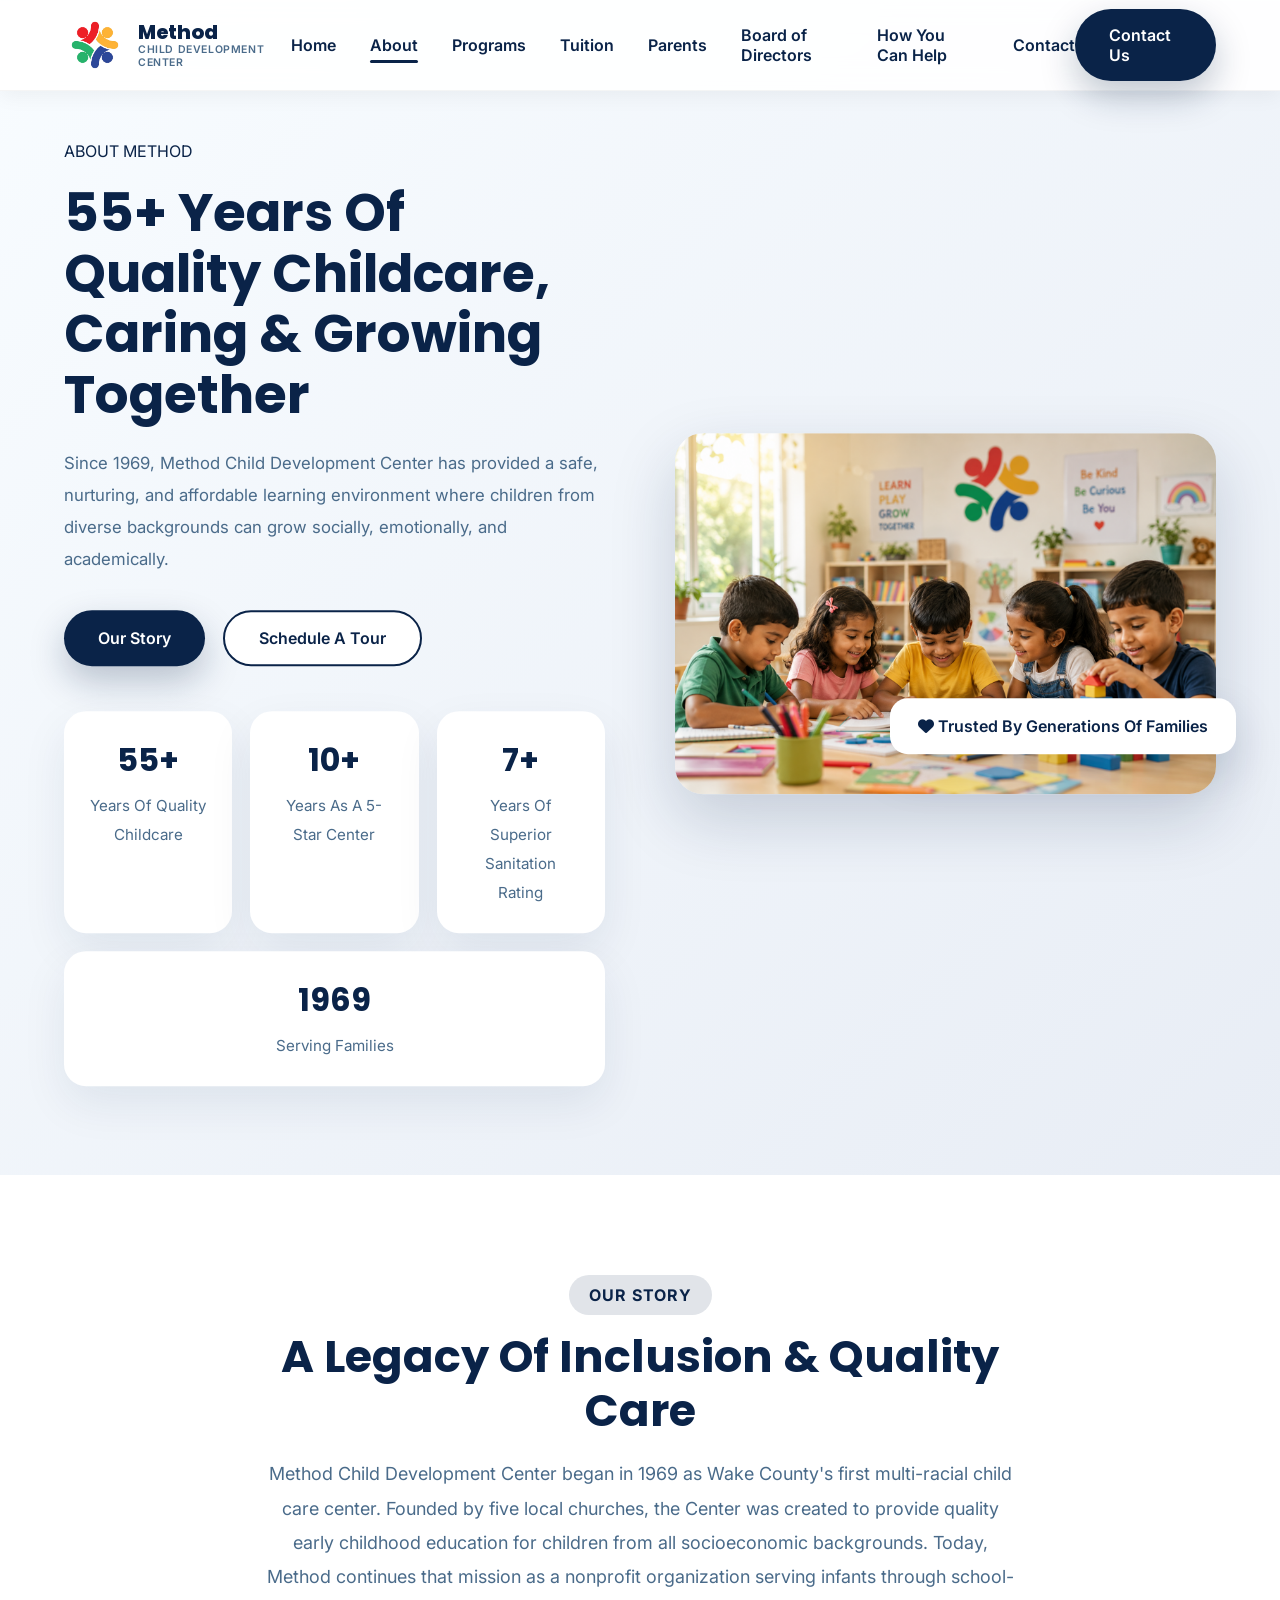
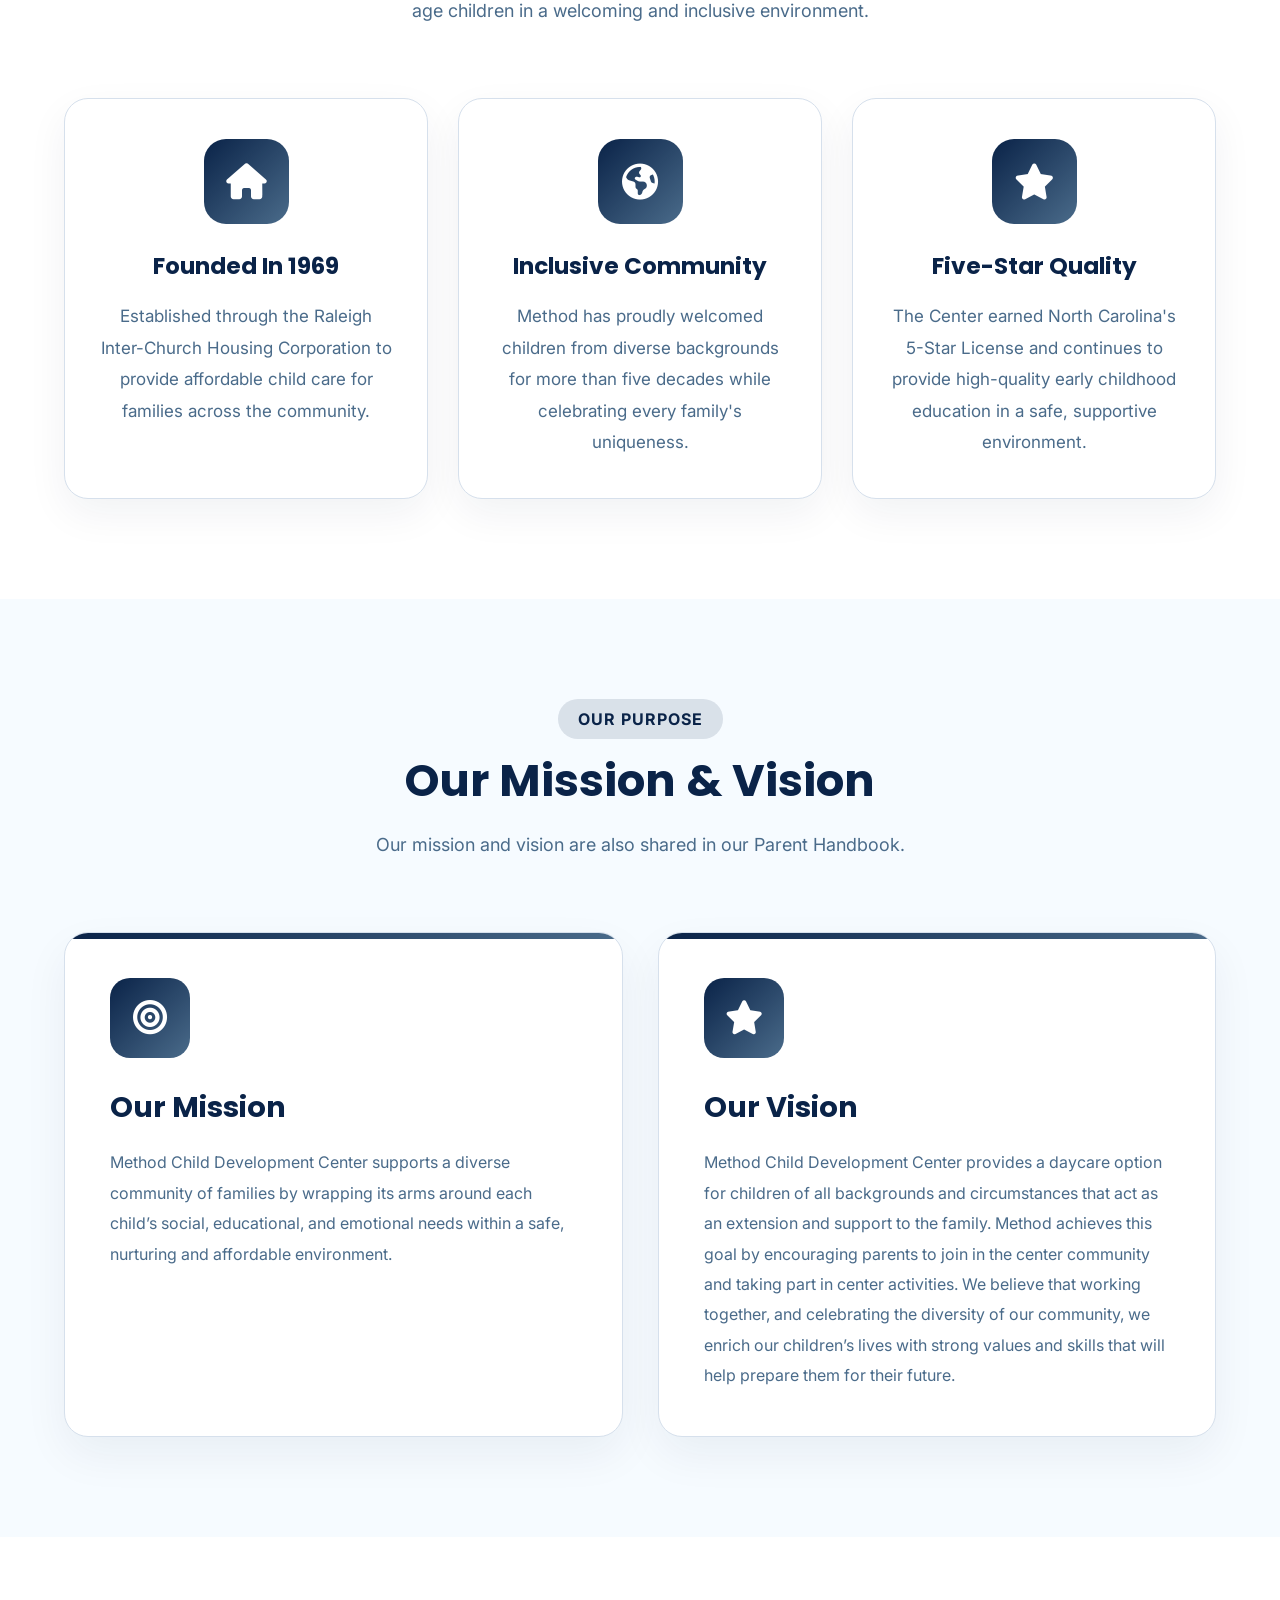
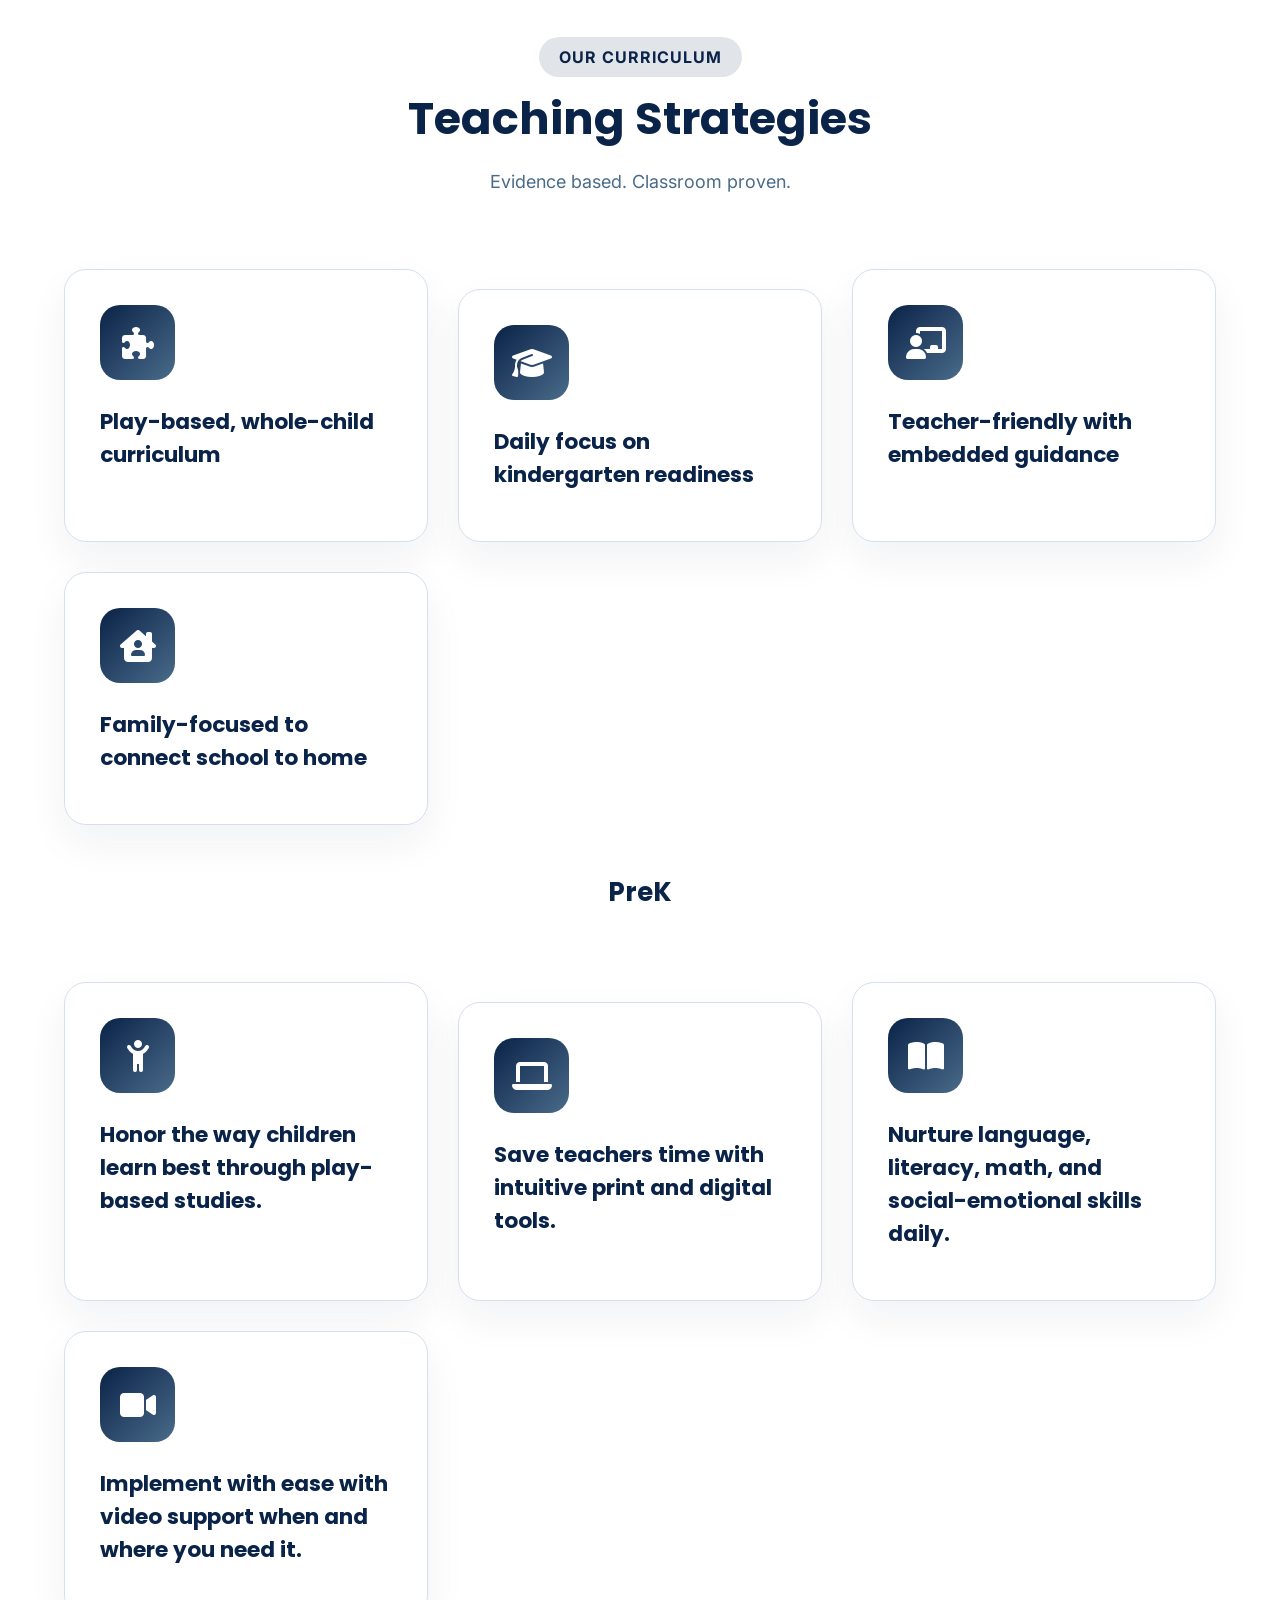
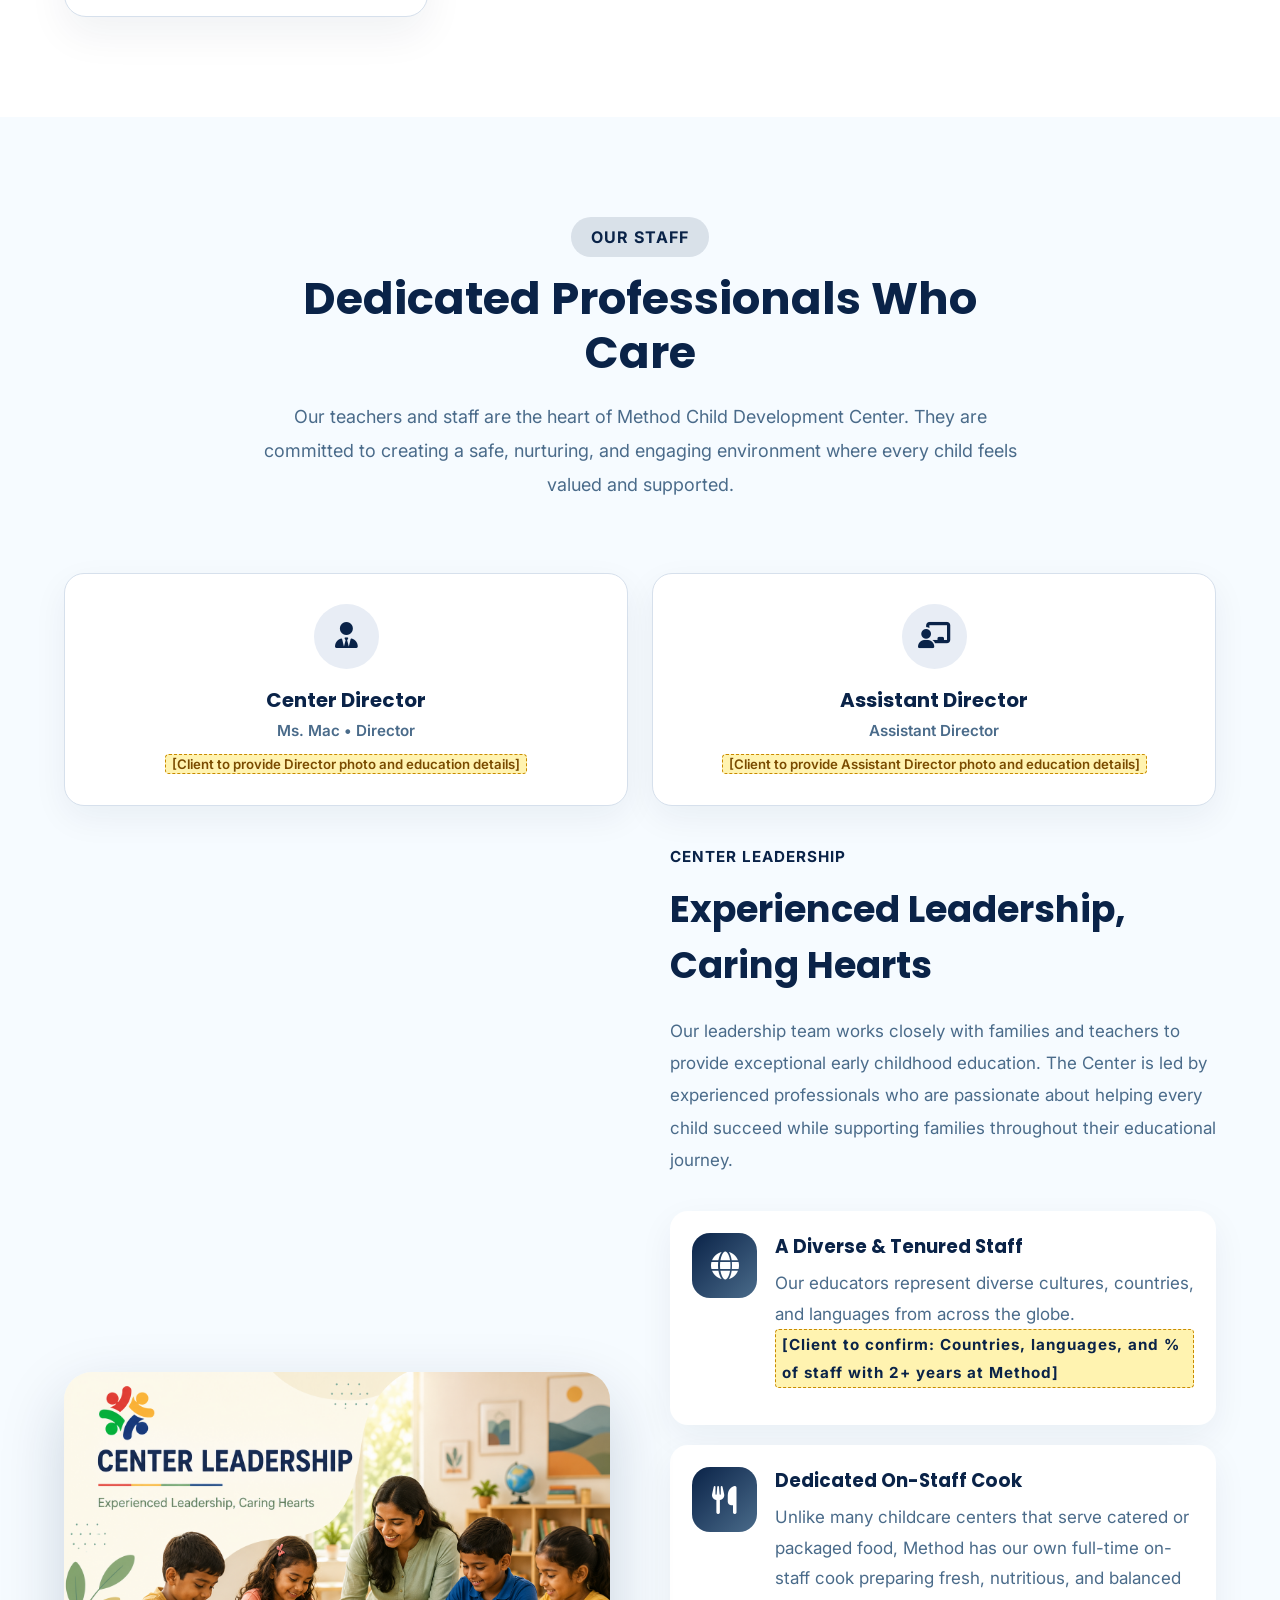
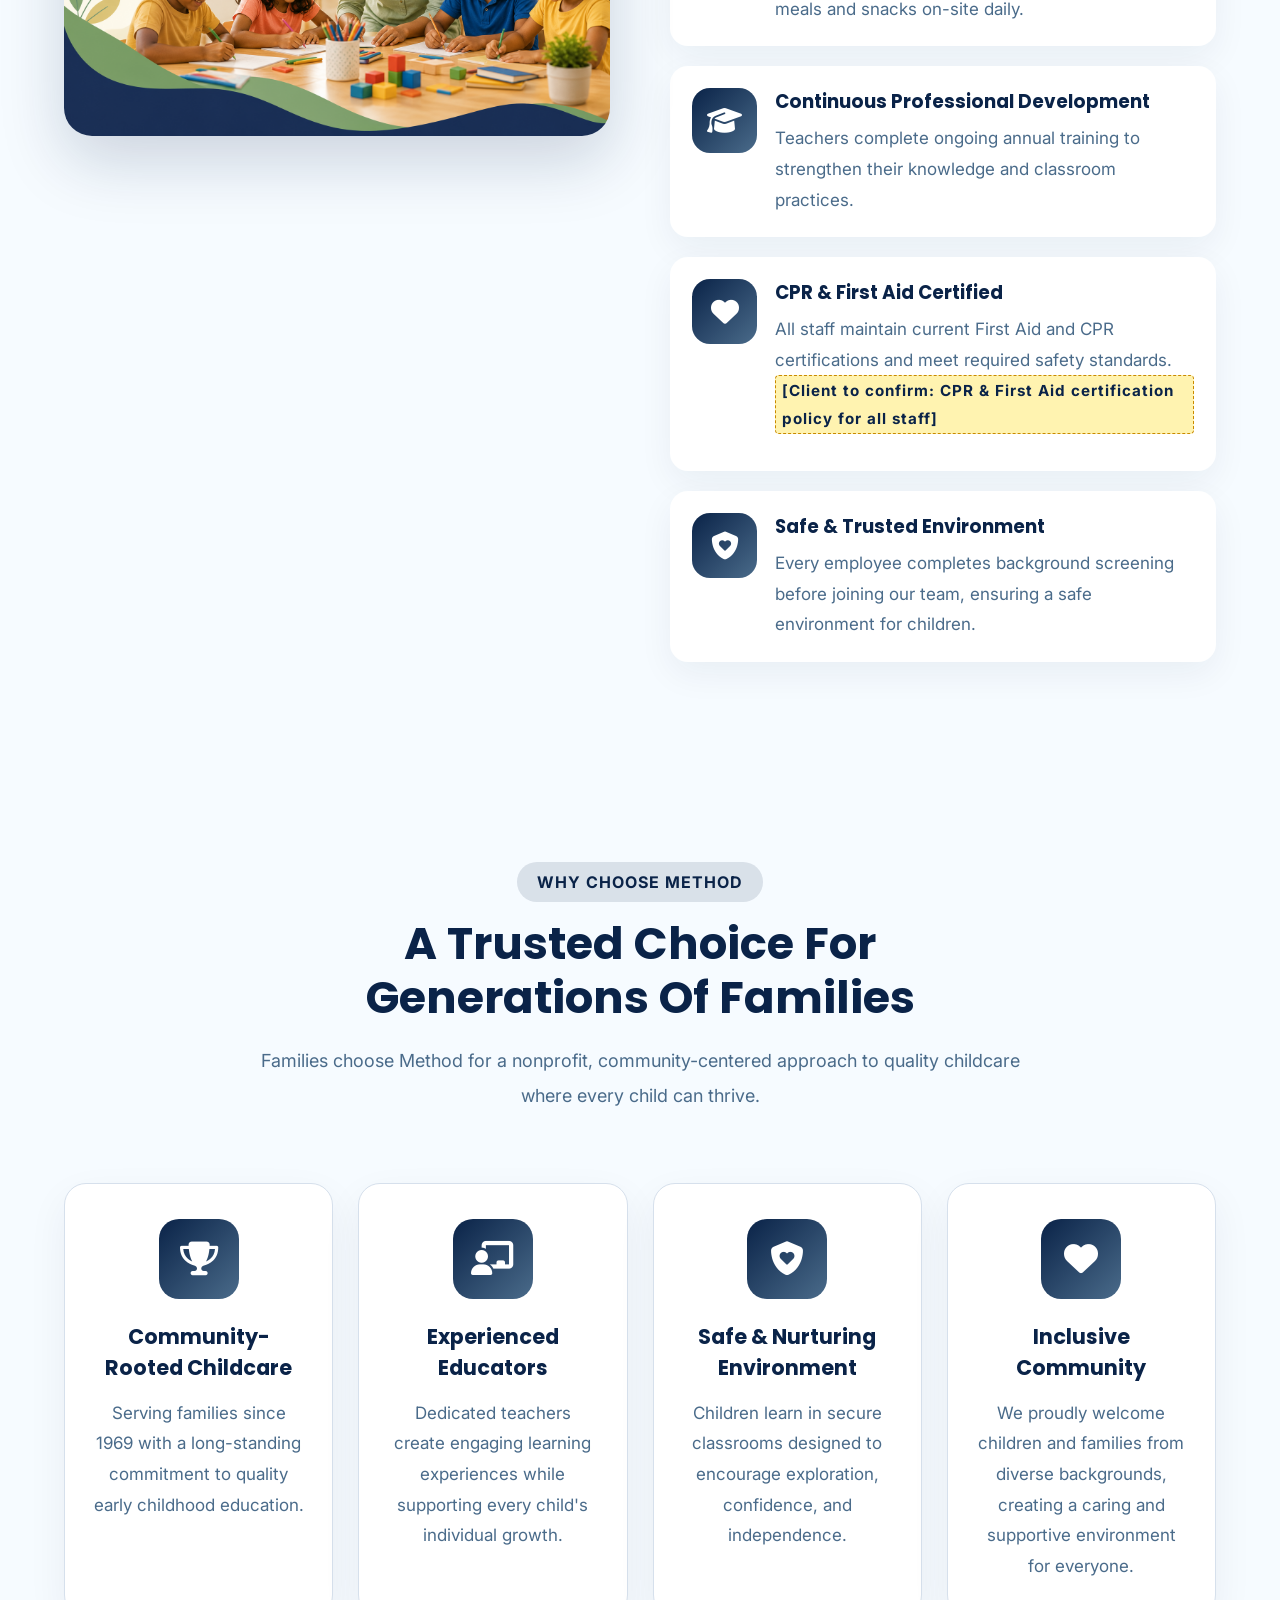
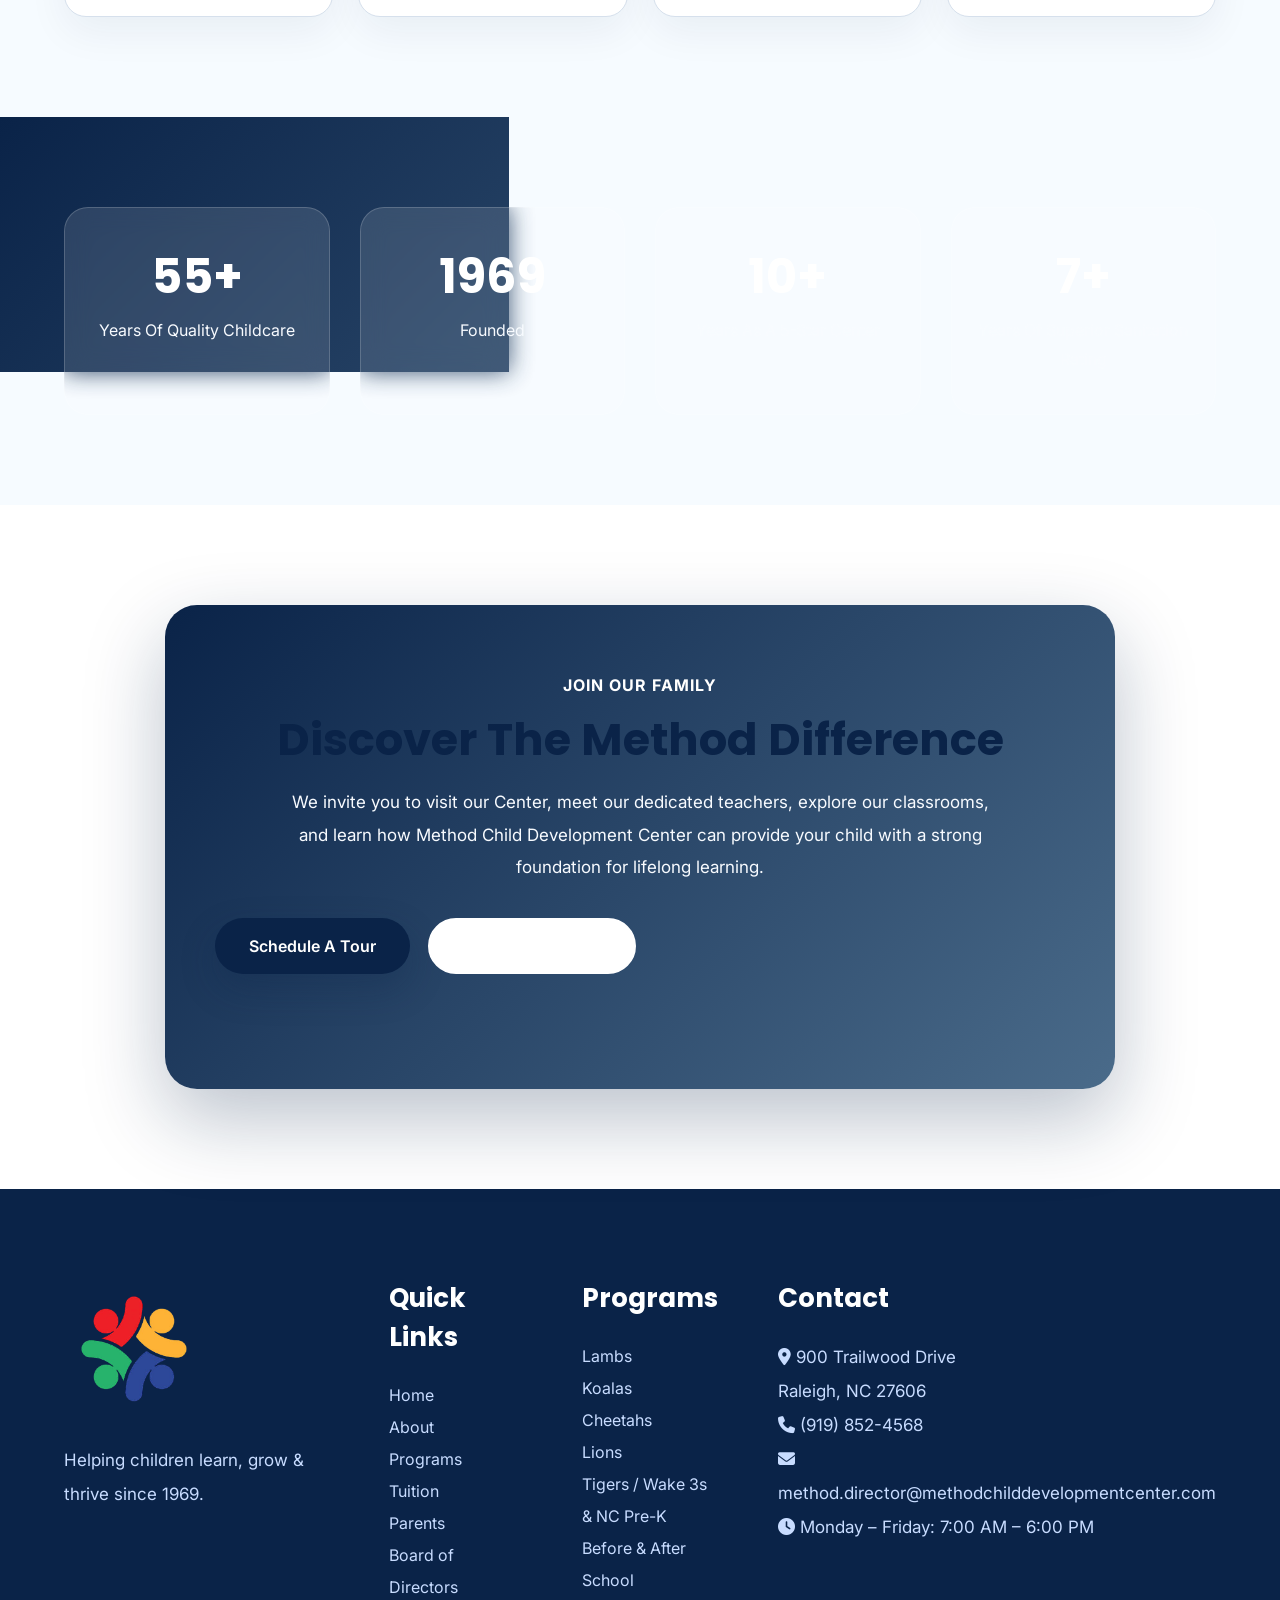
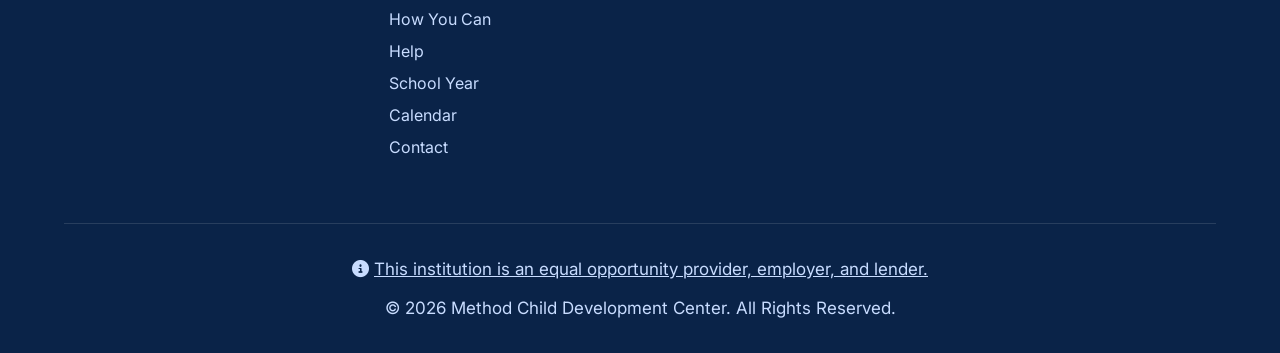
==== commit 95572bdb: "feat: add board member profiles and update program and parent pages with new content and placeholder" ====
--- a/about.html
+++ b/about.html
@@ -477,13 +477,13 @@
 <div class="leader-icon"><i class="fa-solid fa-user-tie"></i></div>
 <h4>Center Director</h4>
 <div class="leader-role">Ms. Mac &bull; Director</div>
-<p>Dedicated educational leader guiding our staff, curriculum implementation, and community partnerships with decades of experience in early childhood education.</p>
+<p><span class="placeholder">[Client to provide Director photo and education details]</span></p>
 </div>
 <div class="leader-card">
 <div class="leader-icon"><i class="fa-solid fa-chalkboard-user"></i></div>
 <h4>Assistant Director</h4>
-<div class="leader-role">Assistant Director &bull; Operations</div>
-<p>Partnering with teachers and families to oversee classroom excellence, health and safety standards, and daily administrative support.</p>
+<div class="leader-role">Assistant Director</div>
+<p><span class="placeholder">[Client to provide Assistant Director photo and education details]</span></p>
 </div>
 </div>
 <div class="staff-highlight">
@@ -525,14 +525,7 @@
 <div class="feature-icon"><i class="fa-solid fa-globe"></i></div>
 <div>
 <h4>A Diverse &amp; Tenured Staff</h4>
-<p>Our educators represent diverse cultures, countries, and languages from across the globe. Over 75% of our staff members have been with Method for more than 2 years, providing familiar, loving faces that children trust.</p>
-</div>
-</div>
-<div class="staff-feature">
-<div class="feature-icon"><i class="fa-solid fa-people-group"></i></div>
-<div>
-<h4>Classroom Staff &amp; Low Ratios</h4>
-<p>Every classroom is staffed with caring educators maintaining low child&ndash;teacher ratios: 5:1 (Lambs), 6:1 (Koalas), 9:1 (Cheetahs &amp; Lions), and 8:1 / 9:1 in Tigers / Wake 3s &amp; NC Pre-K.</p>
+<p>Our educators represent diverse cultures, countries, and languages from across the globe. <span class="placeholder">[Client to confirm: Countries, languages, and % of staff with 2+ years at Method]</span></p>
 </div>
 </div>
 <div class="staff-feature">
@@ -581,8 +574,7 @@
 
 <p>
 
-All staff maintain current First Aid and CPR certifications and
-meet required safety standards.
+All staff maintain current First Aid and CPR certifications and meet required safety standards. <span class="placeholder">[Client to confirm: CPR &amp; First Aid certification policy for all staff]</span>
 
 </p>
 
@@ -671,7 +663,7 @@
 
 <h3>
 
-55+ Years Of Quality Childcare
+Community-Rooted Childcare
 
 </h3>
 
@@ -908,6 +900,7 @@
 <li><a href="programs.html">Programs</a></li>
 <li><a href="tuition.html">Tuition</a></li>
 <li><a href="parents.html">Parents</a></li>
+<li><a href="board.html">Board of Directors</a></li>
 <li><a href="help.html">How You Can Help</a></li>
 <li><a href="https://www.methodchilddevelopmentcenter.com/calendar" target="_blank" rel="noopener">School Year Calendar</a></li>
 <li><a href="contact.html">Contact</a></li>
